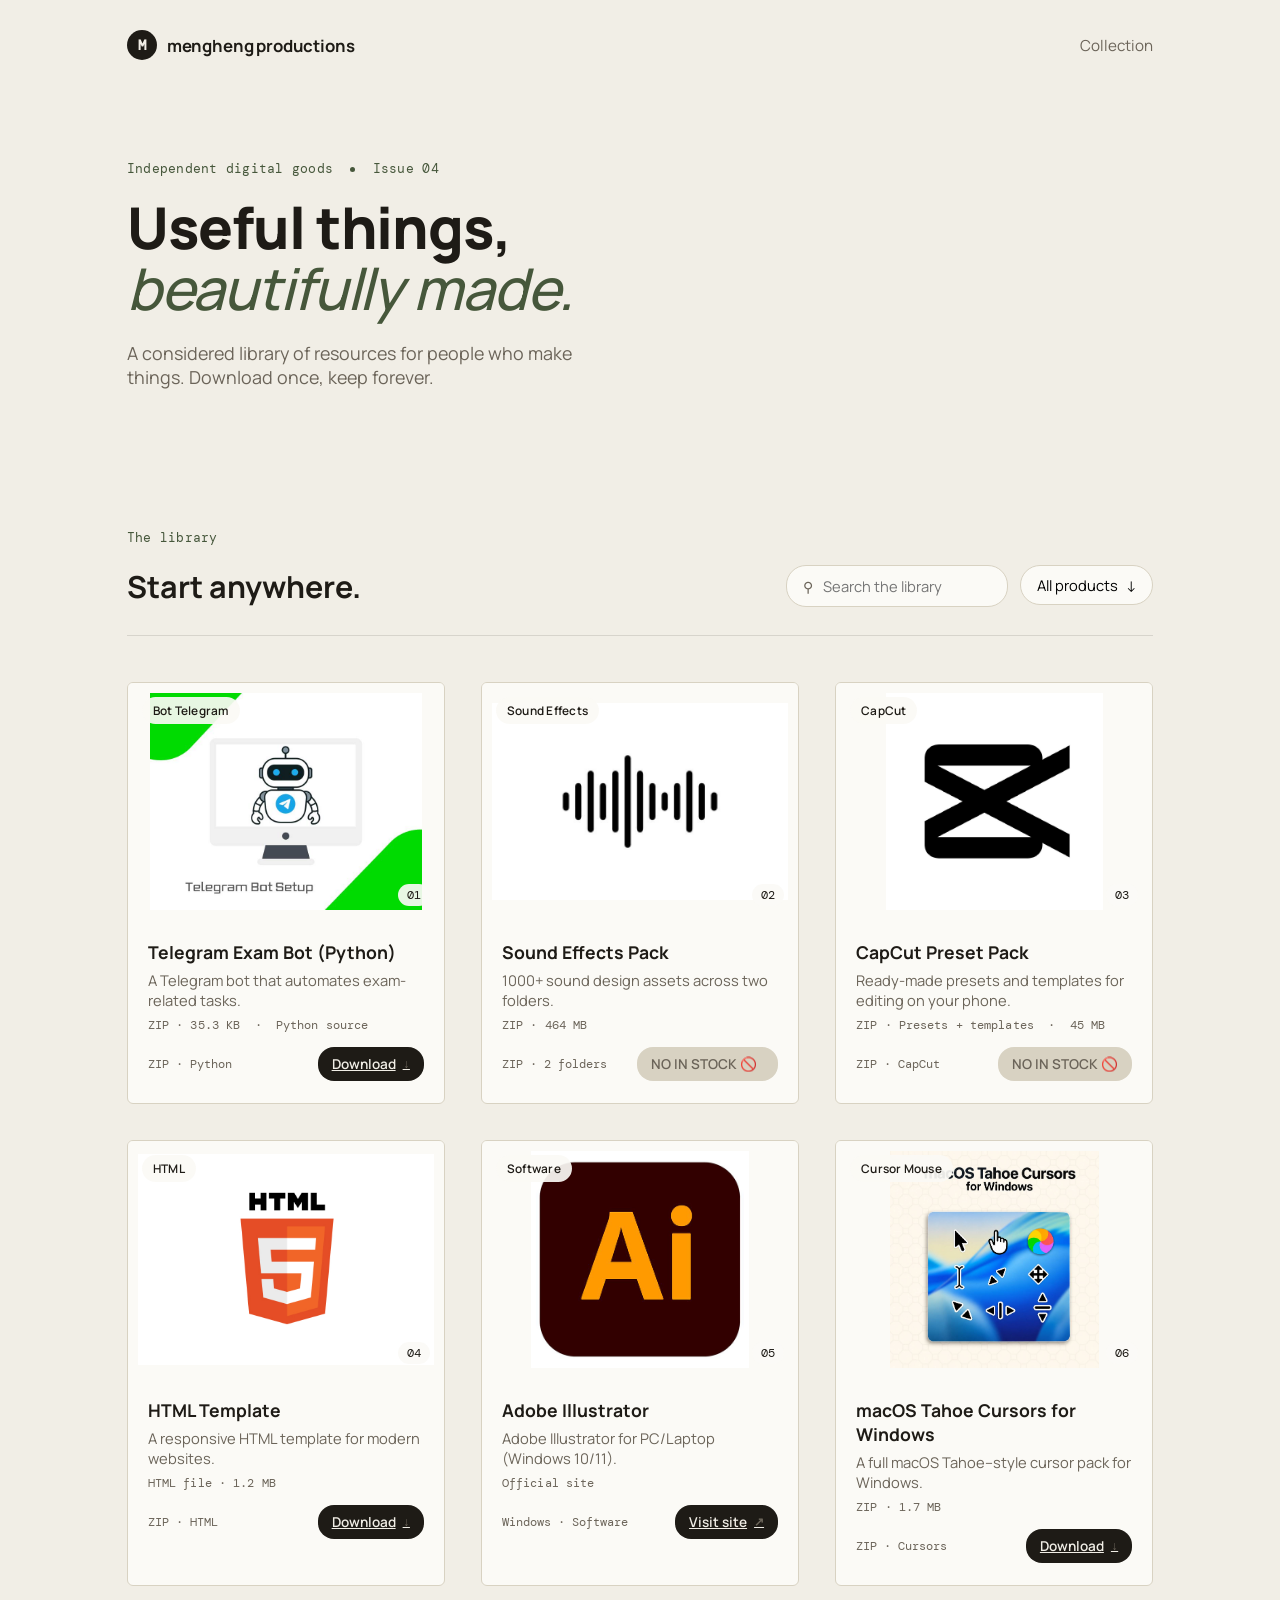
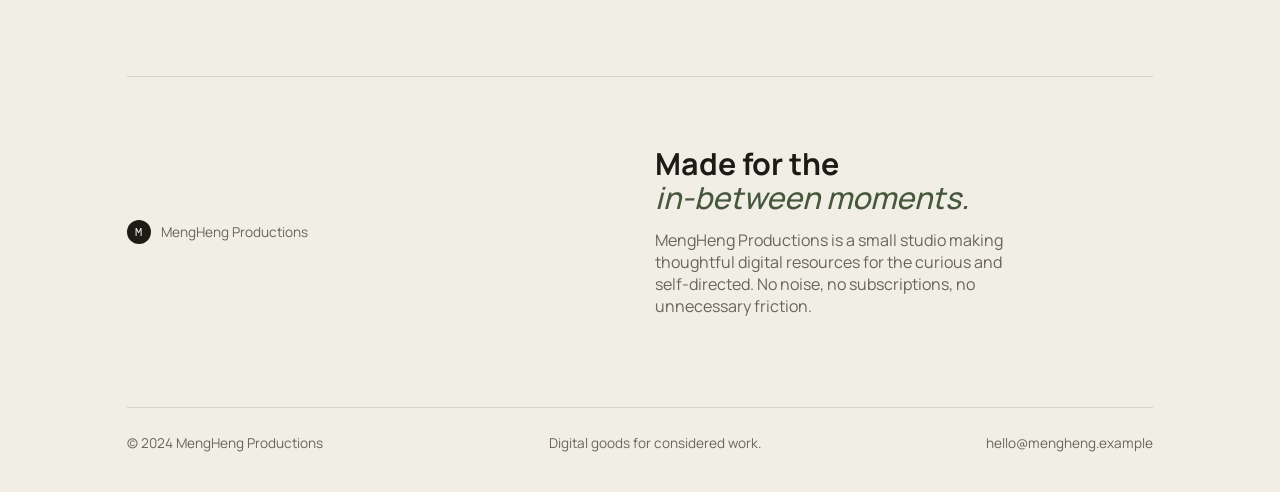
==== index.html @ 9b5273c0 "Fix download link and size for HTML Template Updated download link and file size for HTML template." ====
<!doctype html>
<html lang="en">
<head>
  <meta charset="UTF-8">
  <meta name="viewport" content="width=device-width, initial-scale=1.0">
  <meta name="description" content="A curated library of beautiful, ready-to-download digital products.">
  <title>MengHeng Productions — Downloadable goods for creative work</title>
  <link rel="preconnect" href="https://fonts.googleapis.com">
  <link rel="preconnect" href="https://fonts.gstatic.com" crossorigin>
  <link href="https://fonts.googleapis.com/css2?family=DM+Mono:wght@400;500&family=Manrope:wght@400;500;600;700;800&family=Noto+Sans+Khmer:wght@400;500;600;700&display=swap" rel="stylesheet">
  <link rel="stylesheet" href="styles.css">
</head>
<body>
  <div class="page-shell">
    <header class="site-header">
      <a class="brand" href="#top" aria-label="MengHeng Productions home"><span class="brand-mark">M</span><span>mengheng productions</span></a>
      <nav class="main-nav" aria-label="Primary navigation">
        <a href="#collection">Collection</a>
      </nav>
    </header>

    <main id="top">
      <section class="hero" aria-labelledby="hero-title">
        <div class="hero-copy">
          <p class="eyebrow">Independent digital goods <span></span> Issue 04</p>
          <h1 id="hero-title">Useful things,<br><em>beautifully made.</em></h1>
          <p class="hero-intro">A considered library of resources for people who make things. Download once, keep forever.</p>
        </div>
      </section>

      <section class="collection-section" id="collection" aria-labelledby="collection-title">
        <div class="section-heading">
          <div><p class="eyebrow">The library</p><h2 id="collection-title">Start anywhere.</h2></div>
           <div class="toolbar"><label class="search-box"><span aria-hidden="true">&#9906;</span><input id="searchInput" type="search" placeholder="Search the library" aria-label="Search products"></label><div class="filter-wrap"><button class="filter-button" id="filterButton" type="button" aria-expanded="false">All products <span>&#8595;</span></button><div class="filter-menu" id="filterMenu"><button type="button" data-filter="all">All products</button><button type="button" data-filter="bot telegram">Bot Telegram</button><button type="button" data-filter="sound effects">Sound Effects</button><button type="button" data-filter="capcut">CapCut</button><button type="button" data-filter="html">HTML</button><button type="button" data-filter="adobe">Adobe</button><button type="button" data-filter="cursors">Cursors</button></div></div></div>
        </div>
        <div class="product-grid" id="productGrid">
          <article class="product-card" data-category="bot telegram" data-search="bot telegram code python exam automation">
            <div class="product-image image-planner"><span class="product-tag">Bot Telegram</span><img src="Bot.jpg" alt="Telegram bot for exam automation, Python code"><span class="image-number">01</span></div>
            <div class="product-info"><div><h3>Telegram Exam Bot (Python)</h3><p>A Telegram bot that automates exam-related tasks.</p><p class="file-specs">ZIP · 35.3 KB &nbsp;·&nbsp; Python source</p></div><div class="product-meta"><span>ZIP · Python</span><a class="download-button" href="Bot telegram.zip" download="Telegram-Exam-Bot.zip" data-name="Telegram Exam Bot" data-specs="Requires Python 3 to run &nbsp;·&nbsp; ZIP · 35.3 KB">Download <span>&#8595;</span></a></div></div>
          </article>
          <article class="product-card" data-category="sound effects" data-search="sound effects sound design assets">
            <div class="product-image image-guide"><span class="product-tag">Sound Effects</span><img src="sound.jpg" alt="Sound effects pack"><span class="image-number">02</span></div>
            <div class="product-info"><div><h3>Sound Effects Pack</h3><p>1000+ sound design assets across two folders.</p><p class="file-specs">ZIP · 464 MB</p></div><div class="product-meta"><span>ZIP · 2 folders</span><a class="download-button" href="#" download="Sound-Effects-Pack.zip" data-name="Sound Effects Pack" data-specs="ZIP · 2 folders · 464 MB">NO IN STOCK &#128683; <span></span></a></div></div>
          </article>
          <article class="product-card" data-category="capcut" data-search="capcut presets templates video editing phone">
            <div class="product-image image-toolkit"><span class="product-tag">CapCut</span><img src="capcut.jpg" alt="CapCut preset pack"><span class="image-number">03</span></div>
            <div class="product-info"><div><h3>CapCut Preset Pack</h3><p>Ready-made presets and templates for editing on your phone.</p><p class="file-specs">ZIP · Presets + templates &nbsp;·&nbsp; 45 MB</p></div><div class="product-meta"><span>ZIP · CapCut</span><a class="download-button" href="#" download="CapCut-Preset-Pack.zip" data-name="CapCut Preset Pack" data-specs="Requires the CapCut app installed &nbsp;·&nbsp; ZIP · 45 MB">NO IN STOCK &#128683;</a></div></div>
          </article>
          <article class="product-card" data-category="html" data-search="html css javascript template website">
            <div class="product-image image-toolkit"><span class="product-tag">HTML</span><img src="html.webp" alt="HTML template"><span class="image-number">04</span></div>
            <div class="product-info"><div><h3>HTML Template</h3><p>A responsive HTML template for modern websites.</p><p class="file-specs">HTML file · 1.2 MB</p></div><div class="product-meta"><span>ZIP · HTML</span><a class="download-button" href="HTML.zip" download="HTML.zip" data-name="HTML Template" data-specs="ZIP · 12KB">Download <span>&#8595;</span></a></div></div>
          </article>
          <article class="product-card" data-category="adobe" data-search="adobe illustrator windows software">
            <div class="product-image image-toolkit"><span class="product-tag">Software</span><img src="Adobe Illustrator.png" alt="Adobe Illustrator download"><span class="image-number">05</span></div>
            <div class="product-info"><div><h3>Adobe Illustrator</h3><p>Adobe Illustrator for PC/Laptop (Windows 10/11).</p><p class="file-specs">Official site</p></div><div class="product-meta"><span>Windows · Software</span><a class="download-button" href="https://getintopc.com/softwares/design/adobe-illustrator-cc-2023-free-download-5101866/" target="_blank" rel="noopener noreferrer">Visit site <span>&#8599;</span></a></div></div>
          </article>
          <article class="product-card" data-category="cursors" data-search="cursor mouse mac os tahoe for windows">
            <div class="product-image image-toolkit"><span class="product-tag">Cursor Mouse</span><img src="Mac tahoe.jpg" alt="macOS Tahoe cursors for Windows"><span class="image-number">06</span></div>
            <div class="product-info"><div><h3>macOS Tahoe Cursors for Windows</h3><p>A full macOS Tahoe–style cursor pack for Windows.</p><p class="file-specs">ZIP · 1.7 MB</p></div><div class="product-meta"><span>ZIP · Cursors</span><a class="download-button" href="MacOS Tahoe Cursors.zip" download="macOS-Tahoe-Cursors.zip" data-name="macOS Tahoe Cursors for Windows" data-specs="ZIP archive &nbsp;·&nbsp; 1.7 MB &nbsp;·&nbsp; Windows cursor scheme">Download <span>&#8595;</span></a></div></div>
          </article>
        </div>
        <p class="empty-state" id="emptyState" hidden>No products found. Try another search.</p>
      </section>

      <section class="about-section" id="about" aria-labelledby="about-title"><div class="about-label"><span class="brand-mark small">M</span><span>MengHeng Productions</span></div><div class="about-copy"><h2 id="about-title">Made for the<br><em>in-between moments.</em></h2><p>MengHeng Productions is a small studio making thoughtful digital resources for the curious and self-directed. No noise, no subscriptions, no unnecessary friction.</p></div></section>
    </main>
    <footer class="site-footer"><span>© 2024 MengHeng Productions</span><span>Digital goods for considered work.</span><a href="mailto:hello@mengheng.example">hello@mengheng.example</a></footer>
  </div>
  <div class="specs-overlay" id="specsOverlay">
    <div class="specs-modal" role="dialog" aria-modal="true" aria-labelledby="specsModalTitle">
      <button class="specs-close" id="specsClose" aria-label="Close">&times;</button>
      <p class="eyebrow">Requirements</p>
      <h3 id="specsModalTitle"></h3>
      <p class="specs-modal-line" id="specsModalSpecs"></p>
      <a class="download-button specs-confirm" id="specsConfirm" href="#">Download now <span>&#8595;</span></a>
    </div>
  </div>
  <script src="script.js?v=7"></script>
</body>
</html>
---- styles.css ----
:root{
  --paper: #F1EEE6;
  --paper-deep: #E7E2D5;
  --ink: #1E1B16;
  --ink-soft: #6B6459;
  --card: #FBFAF6;
  --line: #D8D2C2;
  --moss: #5B6E4E;
  --moss-deep: #46573B;
  --rule: rgba(30,27,22,0.12);
}

*{box-sizing:border-box;}
html{scroll-behavior:smooth;}
body{
  margin:0;
  background:var(--paper);
  color:var(--ink);
  font-family:'Manrope', 'Noto Sans Khmer', sans-serif;
  -webkit-font-smoothing:antialiased;
}
.mono, .eyebrow, .product-meta span, .image-number, .about-stamp, .bag-count{
  font-family:'DM Mono', 'Noto Sans Khmer', monospace;
}
img{max-width:100%; display:block;}
a{color:inherit;}
button{font-family:inherit;}

.page-shell{
  max-width:1180px;
  margin:0 auto;
  padding:0 6vw;
}

/* Header */
.site-header{
  display:flex;
  align-items:center;
  justify-content:space-between;
  gap:20px;
  padding:30px 0;
  flex-wrap:wrap;
}
.brand{
  display:flex;
  align-items:center;
  gap:10px;
  text-decoration:none;
  font-size:1.05rem;
  font-weight:700;
  letter-spacing:-0.01em;
}
.brand-mark{
  width:30px; height:30px;
  border-radius:50%;
  background:var(--ink);
  color:var(--paper);
  display:flex; align-items:center; justify-content:center;
  font-family:'DM Mono', 'Noto Sans Khmer', monospace;
  font-size:0.9rem;
}
.brand-mark.small{ width:24px; height:24px; font-size:0.78rem; }
.main-nav{
  display:flex;
  gap:34px;
}
.main-nav a{
  text-decoration:none;
  font-size:0.95rem;
  color:var(--ink-soft);
  transition:color .15s ease;
}
.main-nav a:hover{ color:var(--ink); }
/* Hero */
.hero{
  padding:70px 0 90px;
  max-width:640px;
}
.eyebrow{
  font-size:0.8rem;
  color:var(--moss-deep);
  letter-spacing:0.02em;
  margin:0 0 20px;
}
.eyebrow span{
  display:inline-block;
  width:5px; height:5px;
  background:var(--moss-deep);
  border-radius:50%;
  margin:0 9px;
  vertical-align:middle;
}
.hero-copy h1{
  font-size:clamp(2.5rem, 5.4vw, 3.6rem);
  line-height:1.06;
  margin:0 0 22px;
  font-weight:800;
  letter-spacing:-0.02em;
}
.hero-copy h1 em{
  font-style:italic;
  font-weight:500;
  color:var(--moss-deep);
}
.hero-intro{
  font-size:1.12rem;
  color:var(--ink-soft);
  max-width:44ch;
  margin:0;
}

/* Collection */
.collection-section{ padding:50px 0 90px; }
.section-heading{
  display:flex;
  justify-content:space-between;
  align-items:flex-end;
  gap:24px;
  flex-wrap:wrap;
  border-bottom:1px solid var(--rule);
  padding-bottom:28px;
  margin-bottom:46px;
}
.section-heading h2{
  font-size:1.9rem;
  margin:6px 0 0;
  font-weight:700;
}
.toolbar{
  display:flex;
  gap:12px;
  flex-wrap:wrap;
}
.search-box{
  display:flex;
  align-items:center;
  gap:8px;
  background:var(--card);
  border:1px solid var(--line);
  border-radius:20px;
  padding:9px 16px;
}
.search-box span{ color:var(--ink-soft); font-size:0.9rem; }
.search-box input{
  border:none;
  background:none;
  outline:none;
  font-size:0.92rem;
  color:var(--ink);
  width:170px;
  font-family:inherit;
}
.filter-wrap{ position:relative; }
.filter-button{
  background:var(--card);
  border:1px solid var(--line);
  border-radius:20px;
  padding:9px 16px;
  font-size:0.92rem;
  cursor:pointer;
  display:flex;
  gap:8px;
  align-items:center;
}
.filter-menu{
  position:absolute;
  top:calc(100% + 8px);
  right:0;
  background:var(--card);
  border:1px solid var(--line);
  border-radius:10px;
  padding:6px;
  display:none;
  flex-direction:column;
  min-width:150px;
  box-shadow:0 14px 30px rgba(30,27,22,0.12);
  z-index:5;
}
.filter-menu.open{ display:flex; }
.filter-menu button{
  background:none;
  border:none;
  text-align:left;
  padding:9px 10px;
  border-radius:6px;
  font-size:0.9rem;
  cursor:pointer;
  color:var(--ink);
}
.filter-menu button:hover{ background:var(--paper-deep); }
.filter-menu button.active{ color:var(--moss-deep); font-weight:600; }

/* Product grid */
.product-grid{
  display:grid;
  grid-template-columns:repeat(3, 1fr);
  gap:36px;
}
@media (max-width:900px){
  .product-grid{ grid-template-columns:repeat(2, 1fr); }
}
@media (max-width:620px){
  .product-grid{ grid-template-columns:1fr; }
}
.product-card{
  background:var(--card);
  border:1px solid var(--line);
  border-radius:6px;
  overflow:hidden;
  transition:transform .18s ease, box-shadow .18s ease;
}
.product-card:hover{
  transform:translateY(-3px);
  box-shadow:0 20px 34px rgba(30,27,22,0.12);
}
.product-image{
  position:relative;
  aspect-ratio:4/3;
  overflow:hidden;
  background:var(--paper-deep);
}
.product-image::after{
  content:"Add your photo";
  position:absolute;
  inset:0;
  display:flex;
  align-items:center;
  justify-content:center;
  color:var(--ink-soft);
  font-size:0.85rem;
}
.product-image img{
  position:relative;
  z-index:1;
  width:100%; height:100%;
  object-fit:contain;
  background:var(--card);
  padding:10px;
}
.product-tag{
  position:absolute;
  top:14px; left:14px;
  background:rgba(251,250,246,0.92);
  padding:5px 11px;
  border-radius:14px;
  font-size:0.74rem;
  font-weight:600;
  letter-spacing:0.02em;
  z-index:2;
}
.image-number{
  position:absolute;
  bottom:14px; right:14px;
  color:var(--ink);
  background:rgba(251,250,246,0.92);
  padding:3px 9px;
  border-radius:12px;
  font-size:0.74rem;
  line-height:1.4;
  z-index:2;
}
.product-info{
  padding:20px 20px 22px;
  display:flex;
  flex-direction:column;
  gap:14px;
}
.product-info h3{
  margin:0 0 6px;
  font-size:1.1rem;
  font-weight:700;
}
.product-info p{
  margin:0;
  font-size:0.92rem;
  color:var(--ink-soft);
}
.file-specs{
  font-family:'DM Mono', 'Noto Sans Khmer', monospace !important;
  font-size:0.72rem !important;
  color:var(--ink-soft);
  margin-top:8px !important;
  letter-spacing:0.01em;
}
.product-meta{
  display:flex;
  justify-content:space-between;
  align-items:center;
  gap:10px;
}
.product-meta span{
  font-size:0.76rem;
  color:var(--ink-soft);
}
.download-button{
  display:flex;
  align-items:center;
  gap:7px;
  background:var(--ink);
  color:var(--paper);
  border:none;
  border-radius:16px;
  padding:8px 14px;
  font-size:0.85rem;
  font-weight:600;
  cursor:pointer;
  transition:background .15s ease, transform .15s ease;
}
.download-button:hover{ background:var(--moss-deep); }
.download-button:active{ transform:scale(0.97); }
.download-button.done{ background:var(--moss); }
.download-button.out-of-stock{
  background:var(--line);
  color:var(--ink-soft);
  cursor:not-allowed;
  pointer-events:none;
}

.empty-state{
  text-align:center;
  color:var(--ink-soft);
  padding:60px 0;
  font-size:1rem;
}

/* About */
.about-section{
  padding:70px 0 90px;
  border-top:1px solid var(--rule);
  display:grid;
  grid-template-columns:1fr 1fr;
  gap:30px;
  align-items:center;
}
@media (max-width:820px){
  .about-section{ grid-template-columns:1fr; text-align:left; }
}
.about-label{
  display:flex;
  align-items:center;
  gap:10px;
  font-size:0.85rem;
  color:var(--ink-soft);
}
.about-copy h2{
  font-size:1.9rem;
  margin:0 0 14px;
  font-weight:700;
  line-height:1.12;
}
.about-copy h2 em{ font-style:italic; font-weight:500; color:var(--moss-deep); }
.about-copy p{
  margin:0;
  color:var(--ink-soft);
  max-width:38ch;
  font-size:1rem;
}
/* Site footer */
.site-footer{
  border-top:1px solid var(--rule);
  padding:26px 0 40px;
  display:flex;
  justify-content:space-between;
  gap:14px;
  flex-wrap:wrap;
  font-size:0.85rem;
  color:var(--ink-soft);
}
.site-footer a{ text-decoration:none; color:var(--ink-soft); }
.site-footer a:hover{ color:var(--ink); }

/* Download requirements modal */
.specs-overlay{
  position:fixed;
  inset:0;
  background:rgba(30,27,22,0.55);
  display:none;
  align-items:center;
  justify-content:center;
  padding:24px;
  z-index:50;
}
.specs-overlay.open{ display:flex; }
.specs-modal{
  position:relative;
  background:var(--card);
  border-radius:10px;
  padding:34px 28px 28px;
  max-width:360px;
  width:100%;
  box-shadow:0 30px 60px rgba(0,0,0,0.3);
}
.specs-modal h3{
  margin:4px 0 14px;
  font-size:1.3rem;
  font-weight:700;
}
.specs-modal-line{
  font-family:'DM Mono', 'Noto Sans Khmer', monospace;
  font-size:0.82rem;
  color:var(--ink-soft);
  margin:0 0 26px;
  line-height:1.6;
}
.specs-list{
  margin:0 0 26px;
  padding-left:20px;
}
.specs-list li{ padding-left:2px; }
.specs-close{
  position:absolute;
  top:14px; right:16px;
  background:none;
  border:none;
  font-size:1.4rem;
  line-height:1;
  color:var(--ink-soft);
  cursor:pointer;
  padding:4px;
}
.specs-close:hover{ color:var(--ink); }
.specs-confirm{
  width:100%;
  justify-content:center;
  border-radius:20px;
}
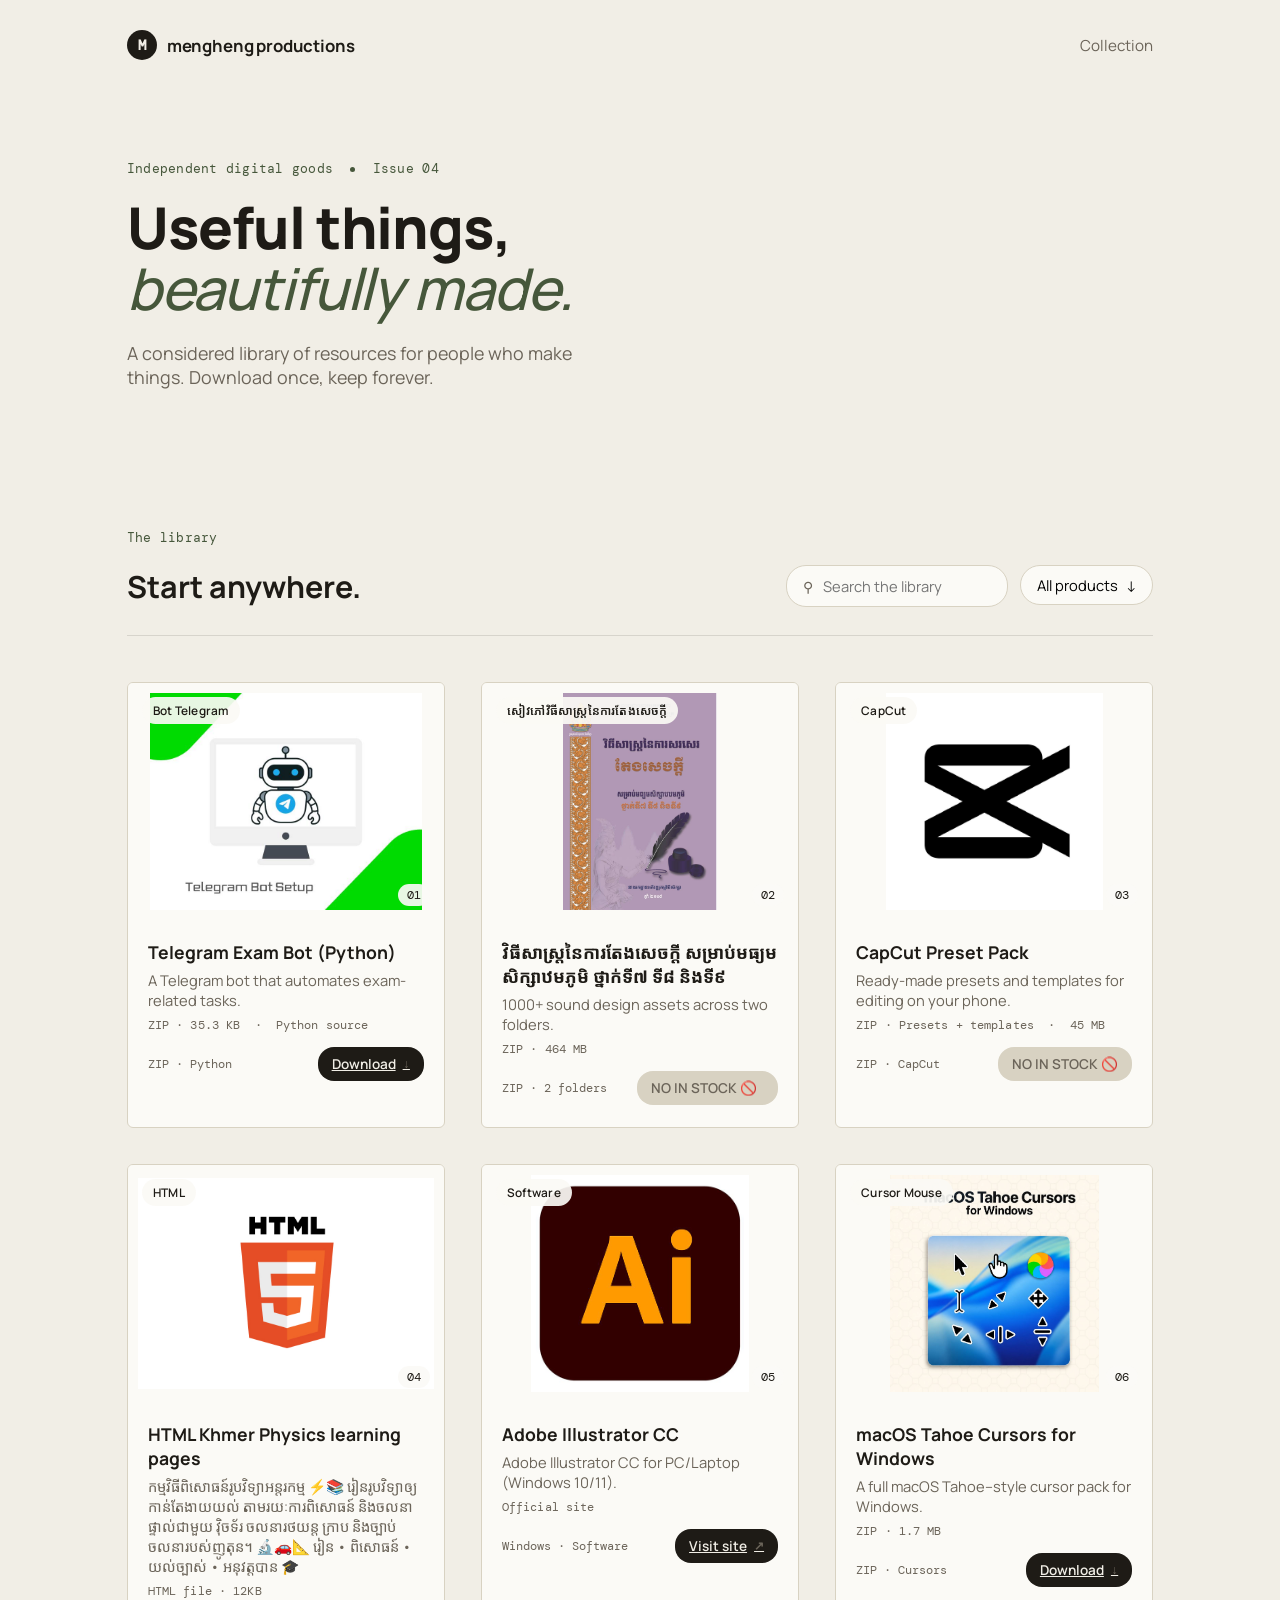
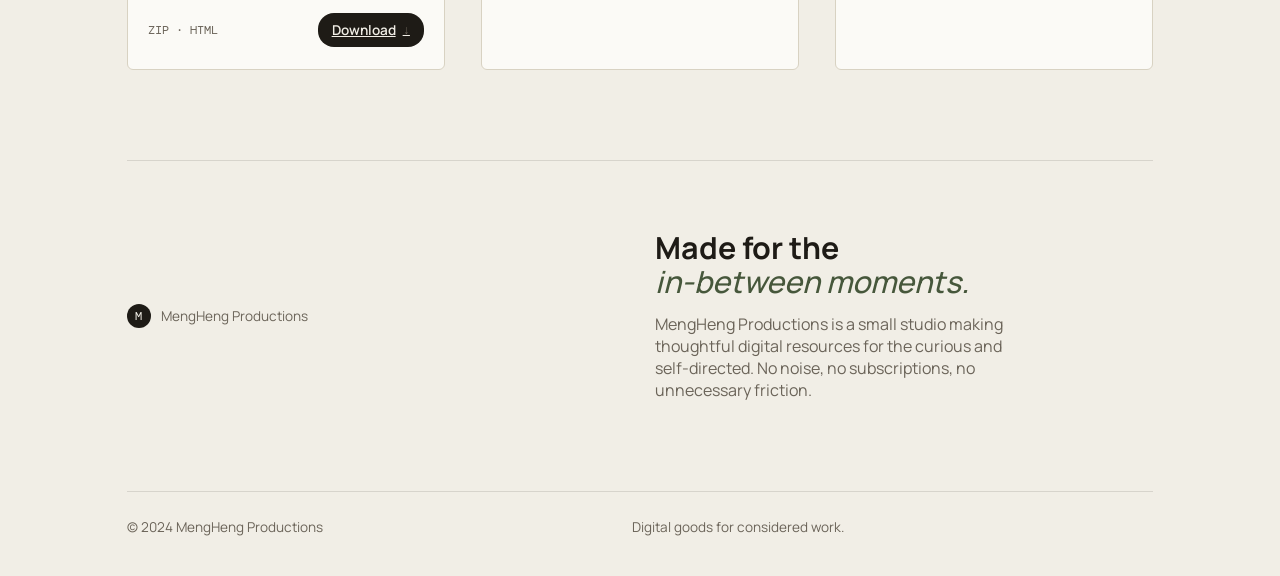
==== commit 87c26341: "Modify product cards and update footer links Updated product cards and footer in index.html." ====
--- a/index.html
+++ b/index.html
@@ -31,16 +31,16 @@
       <section class="collection-section" id="collection" aria-labelledby="collection-title">
         <div class="section-heading">
           <div><p class="eyebrow">The library</p><h2 id="collection-title">Start anywhere.</h2></div>
-           <div class="toolbar"><label class="search-box"><span aria-hidden="true">&#9906;</span><input id="searchInput" type="search" placeholder="Search the library" aria-label="Search products"></label><div class="filter-wrap"><button class="filter-button" id="filterButton" type="button" aria-expanded="false">All products <span>&#8595;</span></button><div class="filter-menu" id="filterMenu"><button type="button" data-filter="all">All products</button><button type="button" data-filter="bot telegram">Bot Telegram</button><button type="button" data-filter="sound effects">Sound Effects</button><button type="button" data-filter="capcut">CapCut</button><button type="button" data-filter="html">HTML</button><button type="button" data-filter="adobe">Adobe</button><button type="button" data-filter="cursors">Cursors</button></div></div></div>
+           <div class="toolbar"><label class="search-box"><span aria-hidden="true">&#9906;</span><input id="searchInput" type="search" placeholder="Search the library" aria-label="Search products"></label><div class="filter-wrap"><button class="filter-button" id="filterButton" type="button" aria-expanded="false">All products <span>&#8595;</span></button><div class="filter-menu" id="filterMenu"><button type="button" data-filter="all">All products</button><button type="button" data-filter="bot telegram">Bot Telegram</button><button type="button" data-filter="Books">Books</button><button type="button" data-filter="capcut">CapCut</button><button type="button" data-filter="html">HTML</button><button type="button" data-filter="adobe">Adobe</button><button type="button" data-filter="cursors">Cursors</button></div></div></div>
         </div>
         <div class="product-grid" id="productGrid">
           <article class="product-card" data-category="bot telegram" data-search="bot telegram code python exam automation">
             <div class="product-image image-planner"><span class="product-tag">Bot Telegram</span><img src="Bot.jpg" alt="Telegram bot for exam automation, Python code"><span class="image-number">01</span></div>
             <div class="product-info"><div><h3>Telegram Exam Bot (Python)</h3><p>A Telegram bot that automates exam-related tasks.</p><p class="file-specs">ZIP · 35.3 KB &nbsp;·&nbsp; Python source</p></div><div class="product-meta"><span>ZIP · Python</span><a class="download-button" href="Bot telegram.zip" download="Telegram-Exam-Bot.zip" data-name="Telegram Exam Bot" data-specs="Requires Python 3 to run &nbsp;·&nbsp; ZIP · 35.3 KB">Download <span>&#8595;</span></a></div></div>
           </article>
-          <article class="product-card" data-category="sound effects" data-search="sound effects sound design assets">
-            <div class="product-image image-guide"><span class="product-tag">Sound Effects</span><img src="sound.jpg" alt="Sound effects pack"><span class="image-number">02</span></div>
-            <div class="product-info"><div><h3>Sound Effects Pack</h3><p>1000+ sound design assets across two folders.</p><p class="file-specs">ZIP · 464 MB</p></div><div class="product-meta"><span>ZIP · 2 folders</span><a class="download-button" href="#" download="Sound-Effects-Pack.zip" data-name="Sound Effects Pack" data-specs="ZIP · 2 folders · 464 MB">NO IN STOCK &#128683; <span></span></a></div></div>
+          <article class="product-card" data-category="Books" data-search="Books">
+            <div class="product-image image-guide"><span class="product-tag">សៀវភៅវិធីសាស្ដ្រនៃការតែងសេចក្ដី</span><img src="វិធីសាស្ដ្រនៃការតែងសេចក្ដី.jpg" alt="វិធីសាស្ដ្រនៃការតែងសេចក្ដី"><span class="image-number">02</span></div>
+            <div class="product-info"><div><h3>វិធីសាស្ដ្រនៃការតែងសេចក្ដី​​ សម្រាប់មធ្យមសិក្សាឋមភូមិ​ ថ្នាក់ទី៧​ ទី៨ និងទី៩</h3><p>1000+ sound design assets across two folders.</p><p class="file-specs">ZIP · 464 MB</p></div><div class="product-meta"><span>ZIP · 2 folders</span><a class="download-button" href="វិធីសាស្ដ្រនៃការតែងសេចក្ដីសម្រាប់មធ្យមសិក្សាឋមភូមិ​ ថ្នាក់ទី៧​ ទី៨ និងទី៩.pdf" download="Sound-Effects-Pack.zip" data-name="វិធីសាស្ដ្រនៃការតែងសេចក្ដី​​ សម្រាប់មធ្យមសិក្សាឋមភូមិ​ ថ្នាក់ទី៧​ ទី៨ និងទី៩" data-specs="ZIP · 2 folders · 464 MB">NO IN STOCK &#128683; <span></span></a></div></div>
           </article>
           <article class="product-card" data-category="capcut" data-search="capcut presets templates video editing phone">
             <div class="product-image image-toolkit"><span class="product-tag">CapCut</span><img src="capcut.jpg" alt="CapCut preset pack"><span class="image-number">03</span></div>
@@ -48,11 +48,13 @@
           </article>
           <article class="product-card" data-category="html" data-search="html css javascript template website">
             <div class="product-image image-toolkit"><span class="product-tag">HTML</span><img src="html.webp" alt="HTML template"><span class="image-number">04</span></div>
-            <div class="product-info"><div><h3>HTML Template</h3><p>A responsive HTML template for modern websites.</p><p class="file-specs">HTML file · 1.2 MB</p></div><div class="product-meta"><span>ZIP · HTML</span><a class="download-button" href="HTML.zip" download="HTML.zip" data-name="HTML Template" data-specs="ZIP · 12KB">Download <span>&#8595;</span></a></div></div>
+            <div class="product-info"><div><h3>HTML Khmer Physics learning pages</h3><p>កម្មវិធីពិសោធន៍រូបវិទ្យាអន្តរកម្ម ⚡📚
+រៀនរូបវិទ្យាឲ្យកាន់តែងាយយល់ តាមរយៈការពិសោធន៍ និងចលនាផ្ទាល់ជាមួយ វ៉ិចទ័រ ចលនារថយន្ត ក្រាប និងច្បាប់ ចលនារបស់ញូតុន។ 🔬🚗📐
+រៀន • ពិសោធន៍ • យល់ច្បាស់ • អនុវត្តបាន 🎓</p><p class="file-specs">HTML file · 12KB</p></div><div class="product-meta"><span>ZIP · HTML</span><a class="download-button" href="HTML.zip" download="HTML.zip" data-name="HTML FILE" data-specs="ZIP · 12KB">Download <span>&#8595;</span></a></div></div>
           </article>
           <article class="product-card" data-category="adobe" data-search="adobe illustrator windows software">
             <div class="product-image image-toolkit"><span class="product-tag">Software</span><img src="Adobe Illustrator.png" alt="Adobe Illustrator download"><span class="image-number">05</span></div>
-            <div class="product-info"><div><h3>Adobe Illustrator</h3><p>Adobe Illustrator for PC/Laptop (Windows 10/11).</p><p class="file-specs">Official site</p></div><div class="product-meta"><span>Windows · Software</span><a class="download-button" href="https://getintopc.com/softwares/design/adobe-illustrator-cc-2023-free-download-5101866/" target="_blank" rel="noopener noreferrer">Visit site <span>&#8599;</span></a></div></div>
+            <div class="product-info"><div><h3>Adobe Illustrator CC</h3><p>Adobe Illustrator CC for PC/Laptop (Windows 10/11).</p><p class="file-specs">Official site</p></div><div class="product-meta"><span>Windows · Software</span><a class="download-button" href="https://getintopc.com/softwares/design/adobe-illustrator-cc-2023-free-download-5101866/" target="_blank" rel="noopener noreferrer">Visit site <span>&#8599;</span></a></div></div>
           </article>
           <article class="product-card" data-category="cursors" data-search="cursor mouse mac os tahoe for windows">
             <div class="product-image image-toolkit"><span class="product-tag">Cursor Mouse</span><img src="Mac tahoe.jpg" alt="macOS Tahoe cursors for Windows"><span class="image-number">06</span></div>
@@ -64,7 +66,7 @@
 
       <section class="about-section" id="about" aria-labelledby="about-title"><div class="about-label"><span class="brand-mark small">M</span><span>MengHeng Productions</span></div><div class="about-copy"><h2 id="about-title">Made for the<br><em>in-between moments.</em></h2><p>MengHeng Productions is a small studio making thoughtful digital resources for the curious and self-directed. No noise, no subscriptions, no unnecessary friction.</p></div></section>
     </main>
-    <footer class="site-footer"><span>© 2024 MengHeng Productions</span><span>Digital goods for considered work.</span><a href="mailto:hello@mengheng.example">hello@mengheng.example</a></footer>
+    <footer class="site-footer"><span>© 2024 MengHeng Productions</span><span>Digital goods for considered work.</span><a href="Facebook"></a></footer>
   </div>
   <div class="specs-overlay" id="specsOverlay">
     <div class="specs-modal" role="dialog" aria-modal="true" aria-labelledby="specsModalTitle">
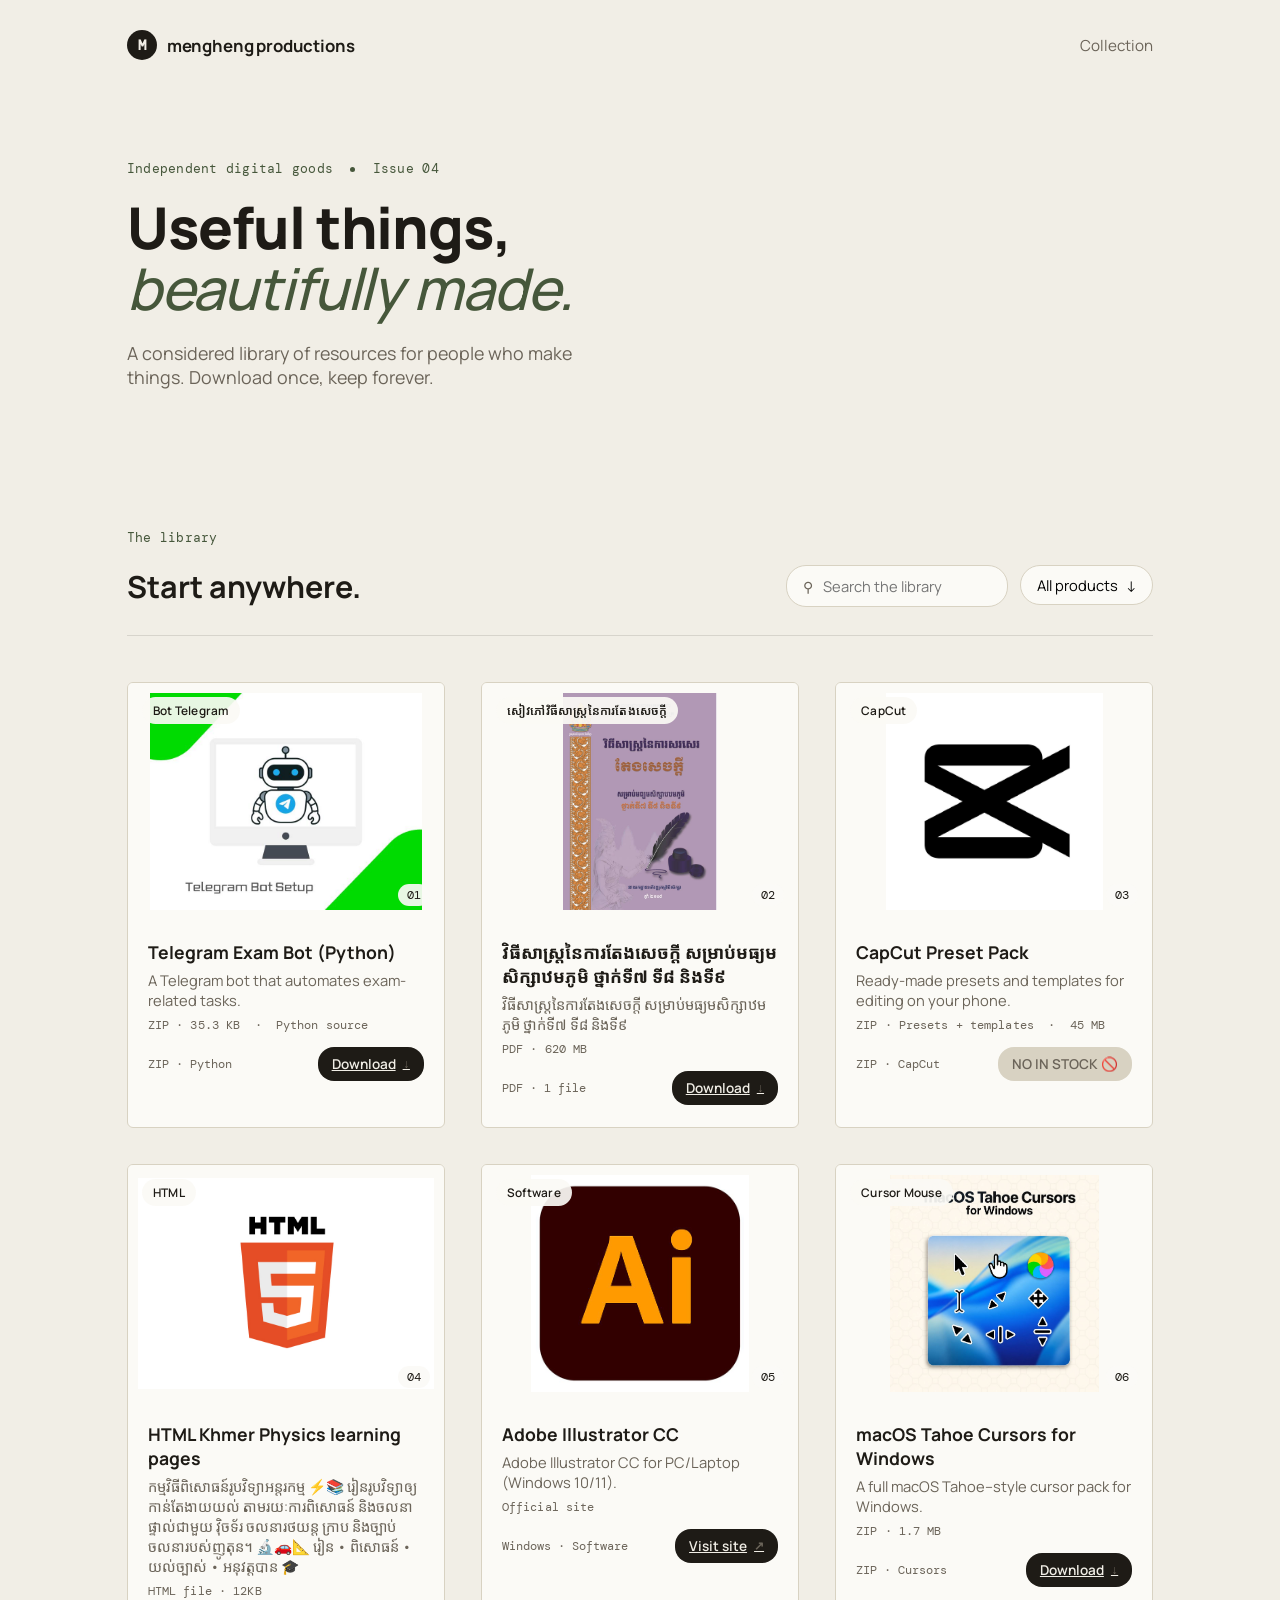
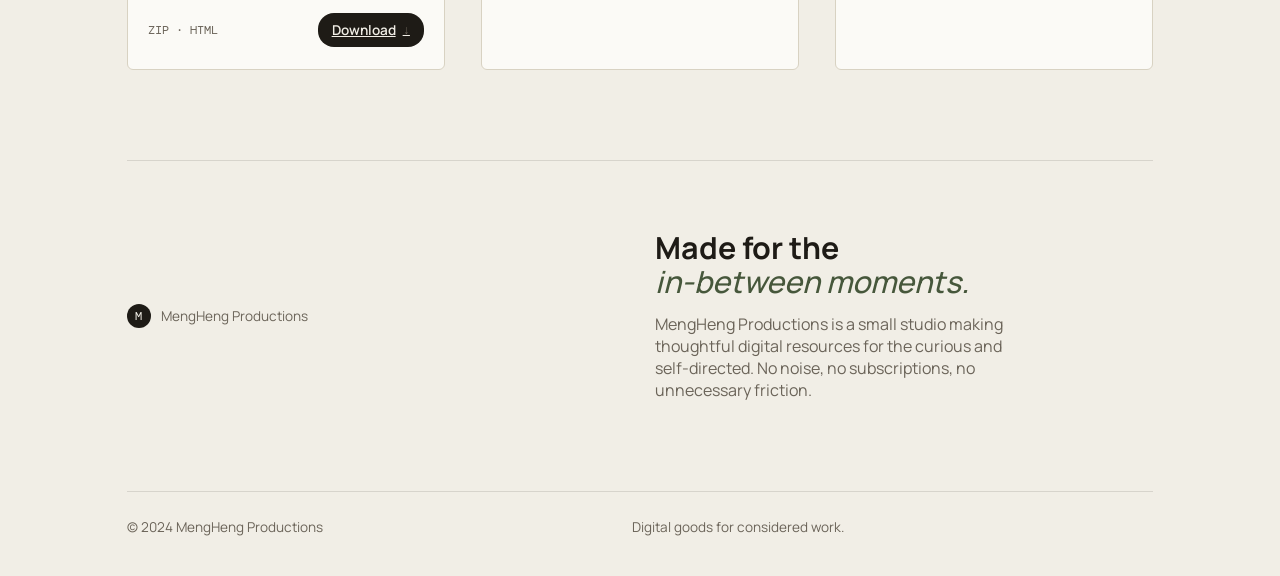
==== commit 9446cb2c: "Modify product details for CapCut and sound assets Updated product information for the CapCut Preset" ====
--- a/index.html
+++ b/index.html
@@ -40,7 +40,7 @@
           </article>
           <article class="product-card" data-category="Books" data-search="Books">
             <div class="product-image image-guide"><span class="product-tag">សៀវភៅវិធីសាស្ដ្រនៃការតែងសេចក្ដី</span><img src="វិធីសាស្ដ្រនៃការតែងសេចក្ដី.jpg" alt="វិធីសាស្ដ្រនៃការតែងសេចក្ដី"><span class="image-number">02</span></div>
-            <div class="product-info"><div><h3>វិធីសាស្ដ្រនៃការតែងសេចក្ដី​​ សម្រាប់មធ្យមសិក្សាឋមភូមិ​ ថ្នាក់ទី៧​ ទី៨ និងទី៩</h3><p>1000+ sound design assets across two folders.</p><p class="file-specs">ZIP · 464 MB</p></div><div class="product-meta"><span>ZIP · 2 folders</span><a class="download-button" href="វិធីសាស្ដ្រនៃការតែងសេចក្ដីសម្រាប់មធ្យមសិក្សាឋមភូមិ​ ថ្នាក់ទី៧​ ទី៨ និងទី៩.pdf" download="Sound-Effects-Pack.zip" data-name="វិធីសាស្ដ្រនៃការតែងសេចក្ដី​​ សម្រាប់មធ្យមសិក្សាឋមភូមិ​ ថ្នាក់ទី៧​ ទី៨ និងទី៩" data-specs="ZIP · 2 folders · 464 MB">NO IN STOCK &#128683; <span></span></a></div></div>
+            <div class="product-info"><div><h3>វិធីសាស្ដ្រនៃការតែងសេចក្ដី​​ សម្រាប់មធ្យមសិក្សាឋមភូមិ​ ថ្នាក់ទី៧​ ទី៨ និងទី៩</h3><p>វិធីសាស្ដ្រនៃការតែងសេចក្ដី​​ សម្រាប់មធ្យមសិក្សាឋមភូមិ​ ថ្នាក់ទី៧​ ទី៨ និងទី៩</p><p class="file-specs">PDF · 620 MB</p></div><div class="product-meta"><span>PDF · 1 file</span><a class="download-button" href="វិធីសាស្ដ្រនៃការតែងសេចក្ដីសម្រាប់មធ្យមសិក្សាឋមភូមិ​ ថ្នាក់ទី៧​ ទី៨ និងទី៩.pdf" download="Sound-Effects-Pack.zip" data-name="វិធីសាស្ដ្រនៃការតែងសេចក្ដី​​ សម្រាប់មធ្យមសិក្សាឋមភូមិ​ ថ្នាក់ទី៧​ ទី៨ និងទី៩" data-specs="PDF · 1 file · 620 MB">Download<span>&#8595;</span></a></div></div>
           </article>
           <article class="product-card" data-category="capcut" data-search="capcut presets templates video editing phone">
             <div class="product-image image-toolkit"><span class="product-tag">CapCut</span><img src="capcut.jpg" alt="CapCut preset pack"><span class="image-number">03</span></div>
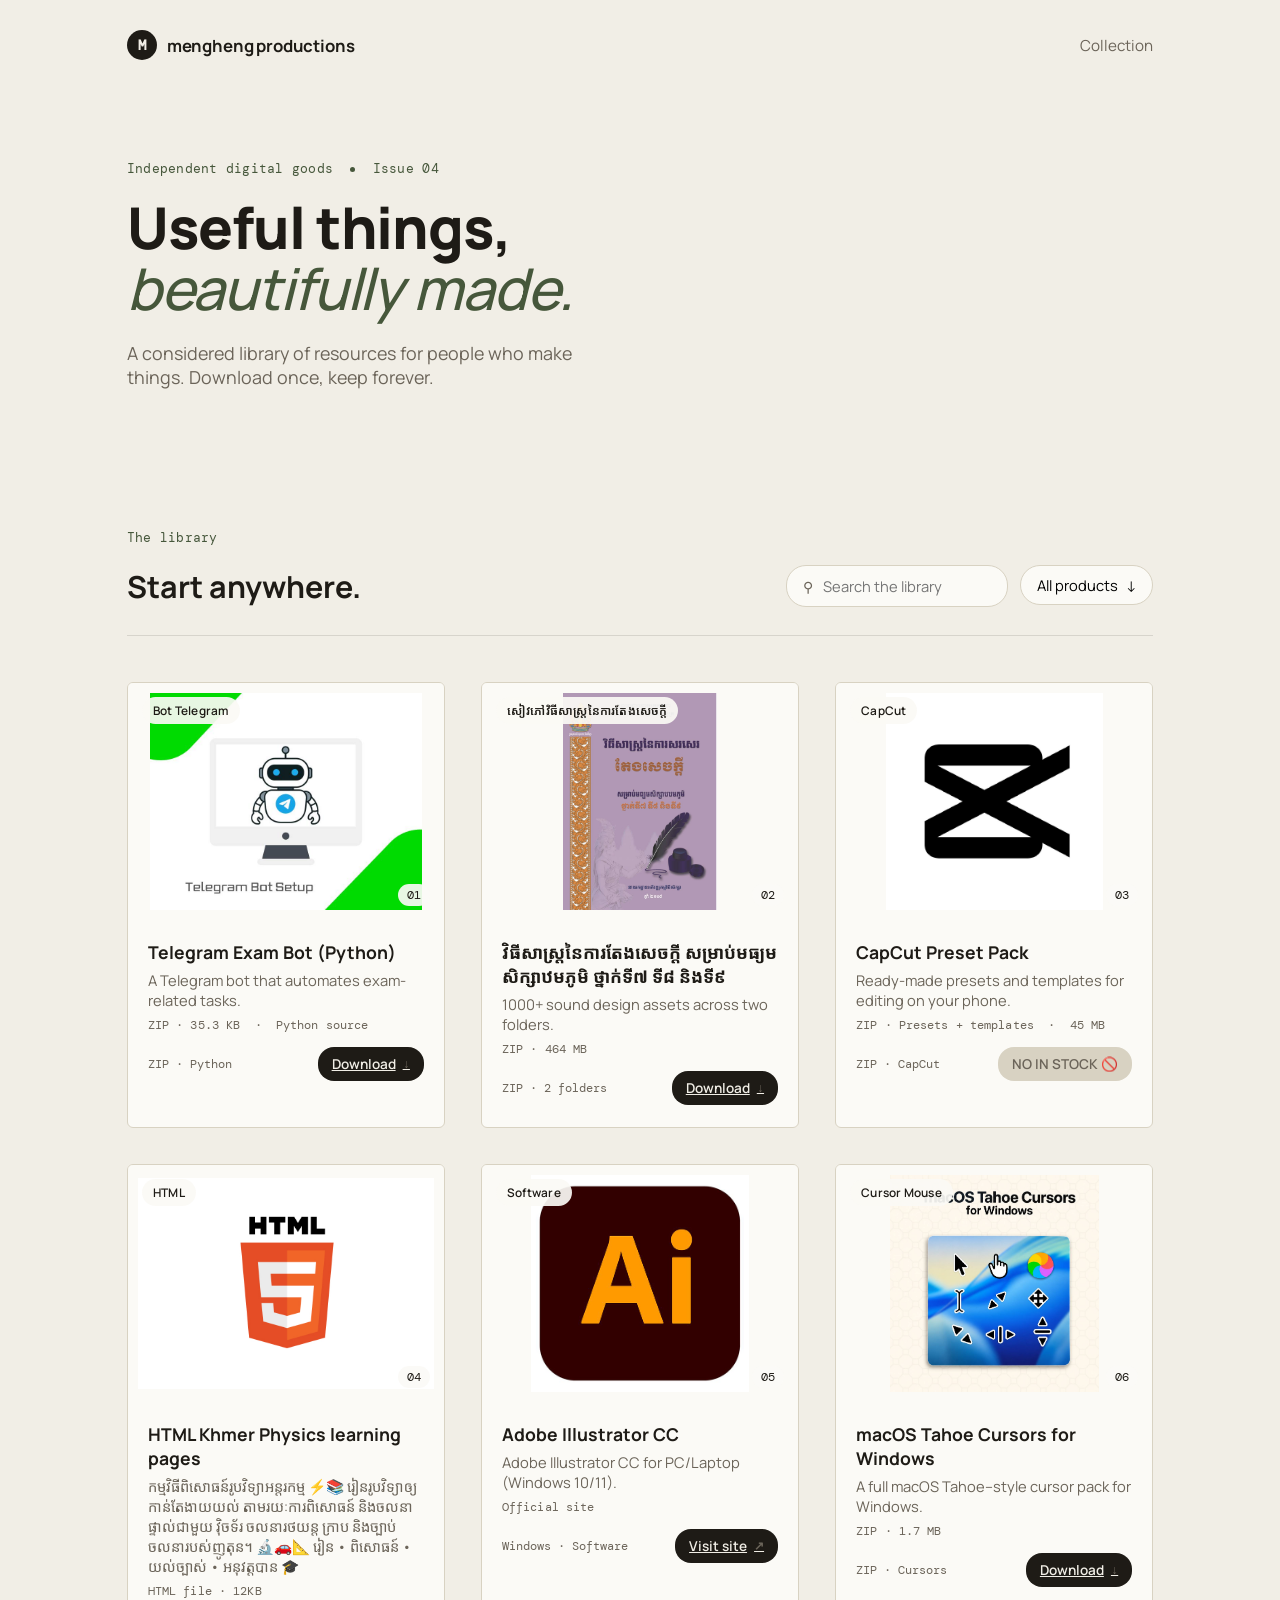
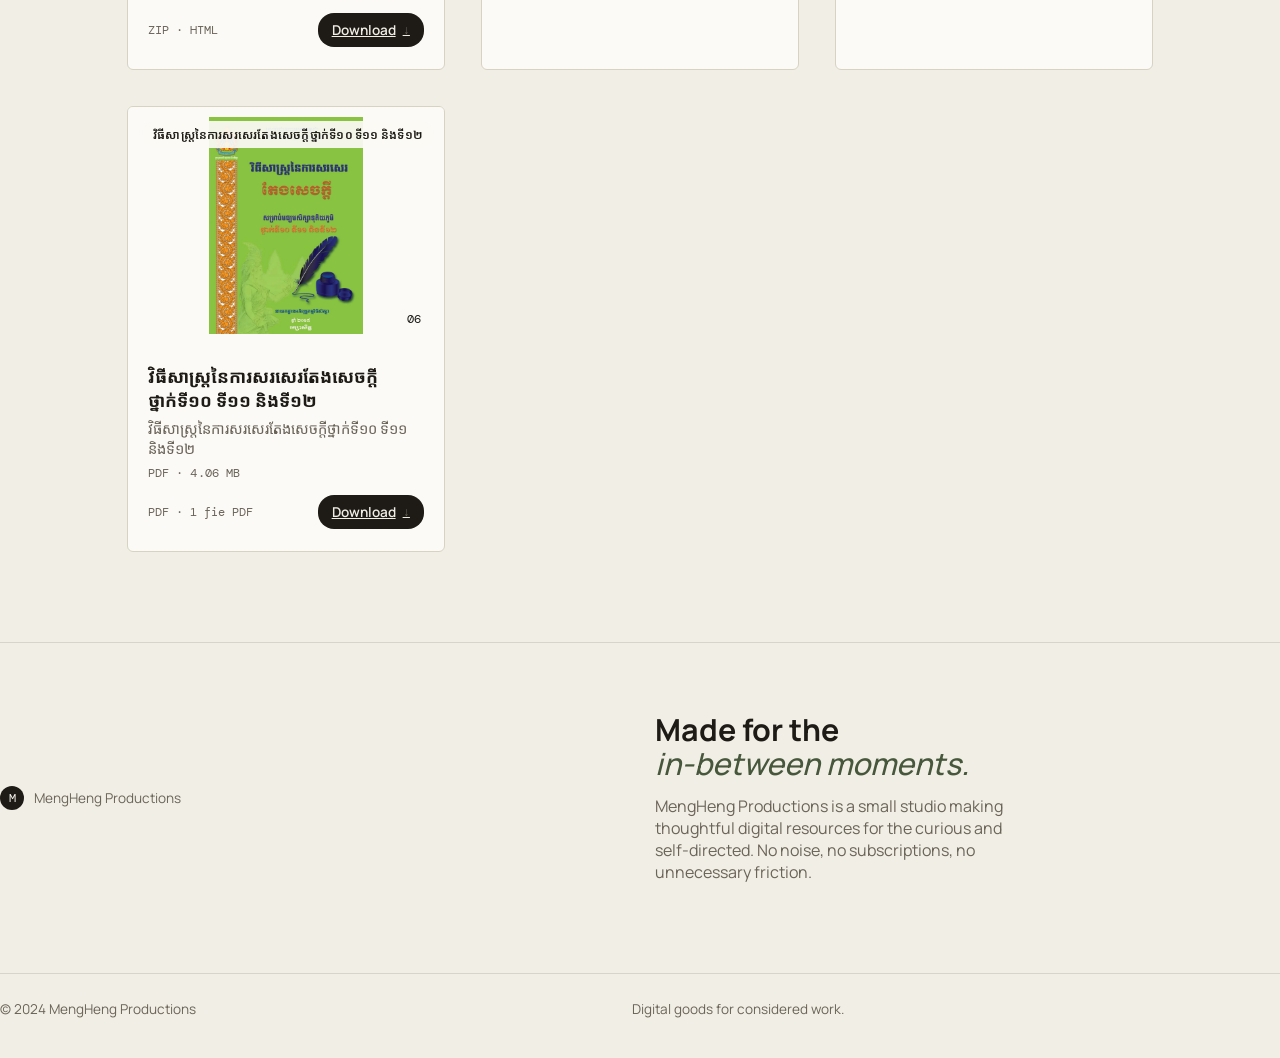
==== commit 2d659eea: "Update product information and download links" ====
--- a/index.html
+++ b/index.html
@@ -40,7 +40,7 @@
           </article>
           <article class="product-card" data-category="Books" data-search="Books">
             <div class="product-image image-guide"><span class="product-tag">សៀវភៅវិធីសាស្ដ្រនៃការតែងសេចក្ដី</span><img src="វិធីសាស្ដ្រនៃការតែងសេចក្ដី.jpg" alt="វិធីសាស្ដ្រនៃការតែងសេចក្ដី"><span class="image-number">02</span></div>
-            <div class="product-info"><div><h3>វិធីសាស្ដ្រនៃការតែងសេចក្ដី​​ សម្រាប់មធ្យមសិក្សាឋមភូមិ​ ថ្នាក់ទី៧​ ទី៨ និងទី៩</h3><p>វិធីសាស្ដ្រនៃការតែងសេចក្ដី​​ សម្រាប់មធ្យមសិក្សាឋមភូមិ​ ថ្នាក់ទី៧​ ទី៨ និងទី៩</p><p class="file-specs">PDF · 620 MB</p></div><div class="product-meta"><span>PDF · 1 file</span><a class="download-button" href="វិធីសាស្ដ្រនៃការតែងសេចក្ដីសម្រាប់មធ្យមសិក្សាឋមភូមិ​ ថ្នាក់ទី៧​ ទី៨ និងទី៩.pdf" download="Sound-Effects-Pack.zip" data-name="វិធីសាស្ដ្រនៃការតែងសេចក្ដី​​ សម្រាប់មធ្យមសិក្សាឋមភូមិ​ ថ្នាក់ទី៧​ ទី៨ និងទី៩" data-specs="PDF · 1 file · 620 MB">Download<span>&#8595;</span></a></div></div>
+            <div class="product-info"><div><h3>វិធីសាស្ដ្រនៃការតែងសេចក្ដី​​ សម្រាប់មធ្យមសិក្សាឋមភូមិ​ ថ្នាក់ទី៧​ ទី៨ និងទី៩</h3><p>1000+ sound design assets across two folders.</p><p class="file-specs">ZIP · 464 MB</p></div><div class="product-meta"><span>ZIP · 2 folders</span><a class="download-button" href="វិធីសាស្ដ្រនៃការតែងសេចក្ដីសម្រាប់មធ្យមសិក្សាឋមភូមិ​ ថ្នាក់ទី៧​ ទី៨ និងទី៩.pdf" download="Sound-Effects-Pack.zip" data-name="វិធីសាស្ដ្រនៃការតែងសេចក្ដី​​ សម្រាប់មធ្យមសិក្សាឋមភូមិ​ ថ្នាក់ទី៧​ ទី៨ និងទី៩" data-specs="ZIP · 2 folders · 464 MB">Download<span>&#8595;</span></a></div></div>
           </article>
           <article class="product-card" data-category="capcut" data-search="capcut presets templates video editing phone">
             <div class="product-image image-toolkit"><span class="product-tag">CapCut</span><img src="capcut.jpg" alt="CapCut preset pack"><span class="image-number">03</span></div>
@@ -60,6 +60,11 @@
             <div class="product-image image-toolkit"><span class="product-tag">Cursor Mouse</span><img src="Mac tahoe.jpg" alt="macOS Tahoe cursors for Windows"><span class="image-number">06</span></div>
             <div class="product-info"><div><h3>macOS Tahoe Cursors for Windows</h3><p>A full macOS Tahoe–style cursor pack for Windows.</p><p class="file-specs">ZIP · 1.7 MB</p></div><div class="product-meta"><span>ZIP · Cursors</span><a class="download-button" href="MacOS Tahoe Cursors.zip" download="macOS-Tahoe-Cursors.zip" data-name="macOS Tahoe Cursors for Windows" data-specs="ZIP archive &nbsp;·&nbsp; 1.7 MB &nbsp;·&nbsp; Windows cursor scheme">Download <span>&#8595;</span></a></div></div>
           </article>
+          <article class="product-card" data-category="Books" data-search="Books">
+            <div class="product-image image-toolkit"><span class="product-tag">វិធីសាស្ត្រនៃការសរសេរតែងសេចក្ដីថ្នាក់ទី១០ ទី១១ និងទី១២</span><img src="វិធីសាស្ត្រនៃការសរសេរតែងសេចក្ដីថ្នាក់ទី១០ ទី១១ និងទី១២.jpg" alt="វិធីសាស្ត្រនៃការសរសេរតែងសេចក្ដីថ្នាក់ទី១០ ទី១១ និងទី១២"><span class="image-number">06</span></div>
+            <div class="product-info"><div><h3>វិធីសាស្ត្រនៃការសរសេរតែងសេចក្ដីថ្នាក់ទី១០ ទី១១ និងទី១២</h3><p>វិធីសាស្ត្រនៃការសរសេរតែងសេចក្ដីថ្នាក់ទី១០ ទី១១ និងទី១២</p><p class="file-specs">PDF · 4.06 MB</p></div><div class="product-meta"><span>PDF · 1 fie PDF</span><a class="download-button" href="វិធីសាស្ត្រនៃការសរសេរតែងសេចក្ដីថ្នាក់ទី១០ ទី១១ និងទី១២.pdf" download="វិធីសាស្ត្រនៃការសរសេរតែងសេចក្ដីថ្នាក់ទី១០ ទី១១ និងទី១២" data-name="វិធីសាស្ត្រនៃការសរសេរតែងសេចក្ដីថ្នាក់ទី១០ ទី១១ និងទី១២" data-specs="PDF File &nbsp;·&nbsp; 6.04 MB &nbsp;·&nbsp; វិធីសាស្ត្រនៃការសរសេរតែងសេចក្ដីថ្នាក់ទី១០ ទី១១ និងទី១២">Download <span>&#8595;</span></a></div></div>
+          </article>
+        </div>
         </div>
         <p class="empty-state" id="emptyState" hidden>No products found. Try another search.</p>
       </section>
@@ -71,7 +76,7 @@
   <div class="specs-overlay" id="specsOverlay">
     <div class="specs-modal" role="dialog" aria-modal="true" aria-labelledby="specsModalTitle">
       <button class="specs-close" id="specsClose" aria-label="Close">&times;</button>
-      <p class="eyebrow">Requirements</p>
+      <p class="eyebrow">Information</p>
       <h3 id="specsModalTitle"></h3>
       <p class="specs-modal-line" id="specsModalSpecs"></p>
       <a class="download-button specs-confirm" id="specsConfirm" href="#">Download now <span>&#8595;</span></a>
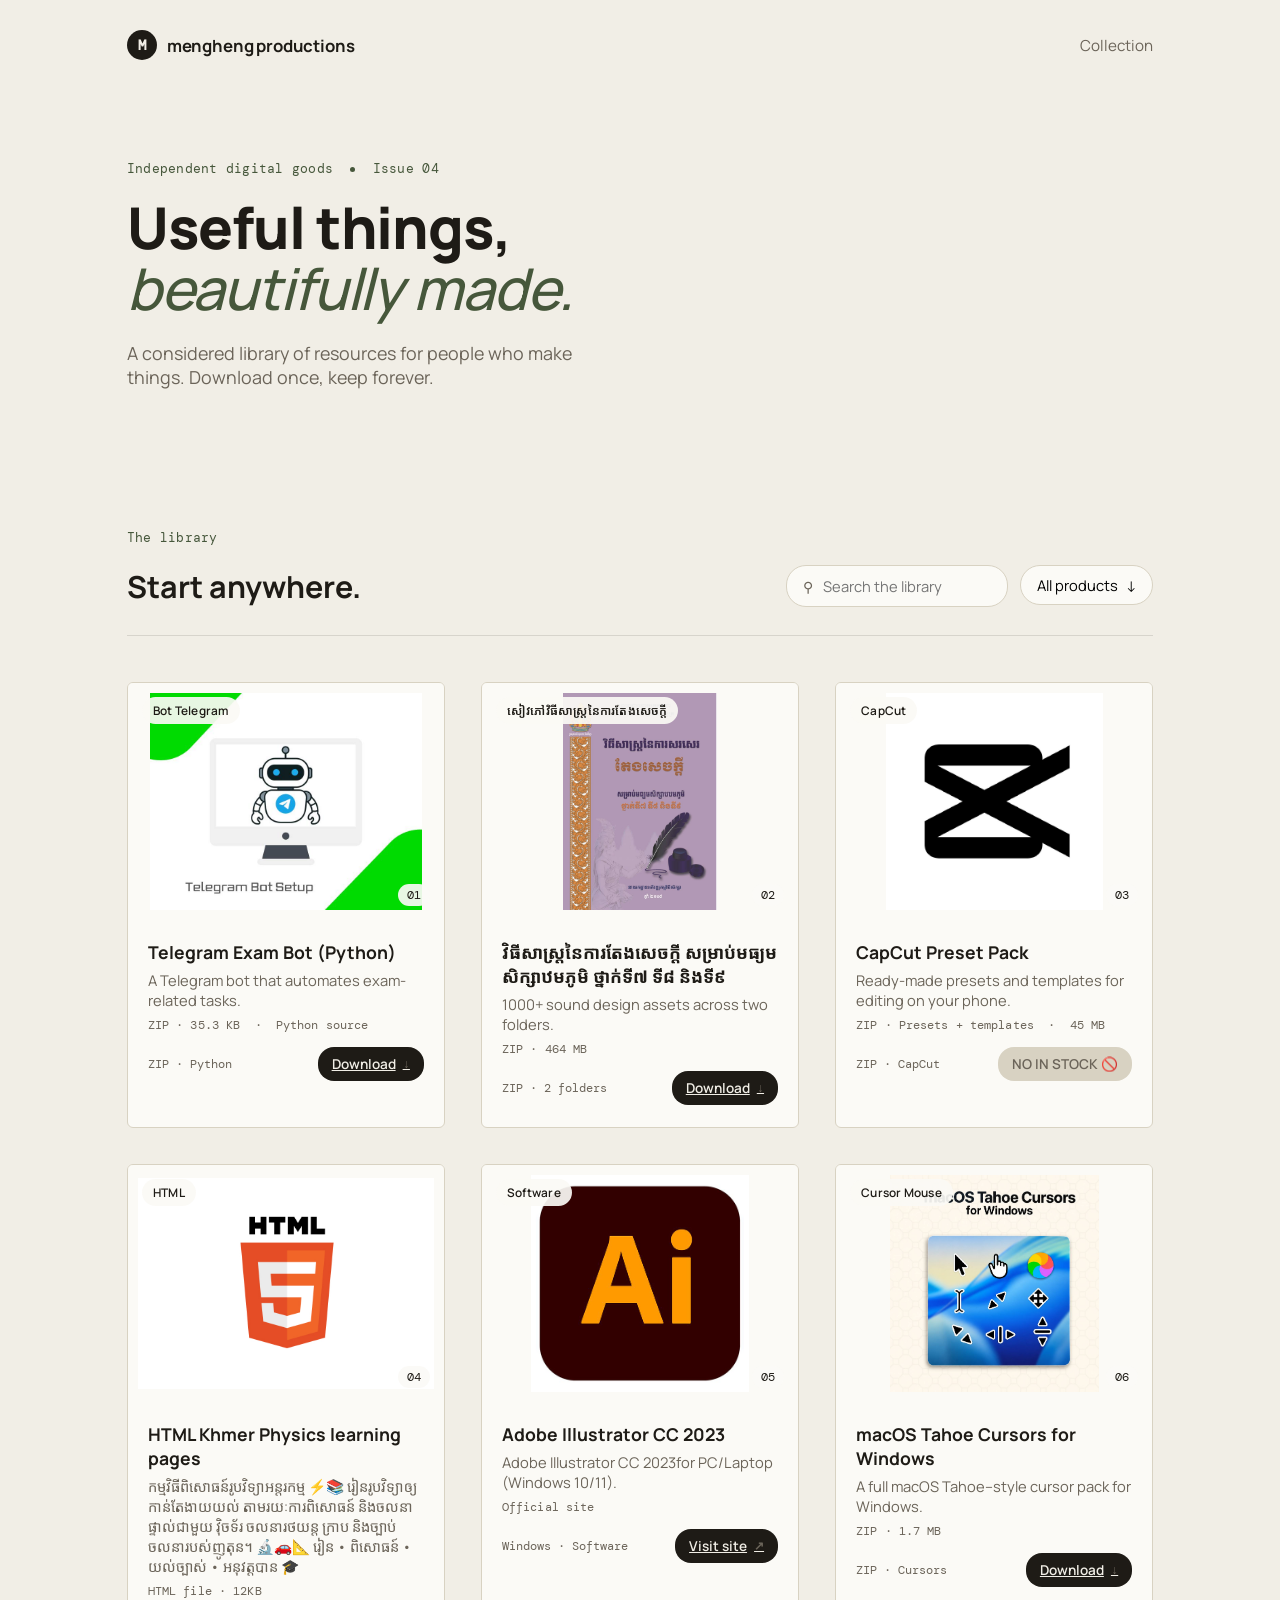
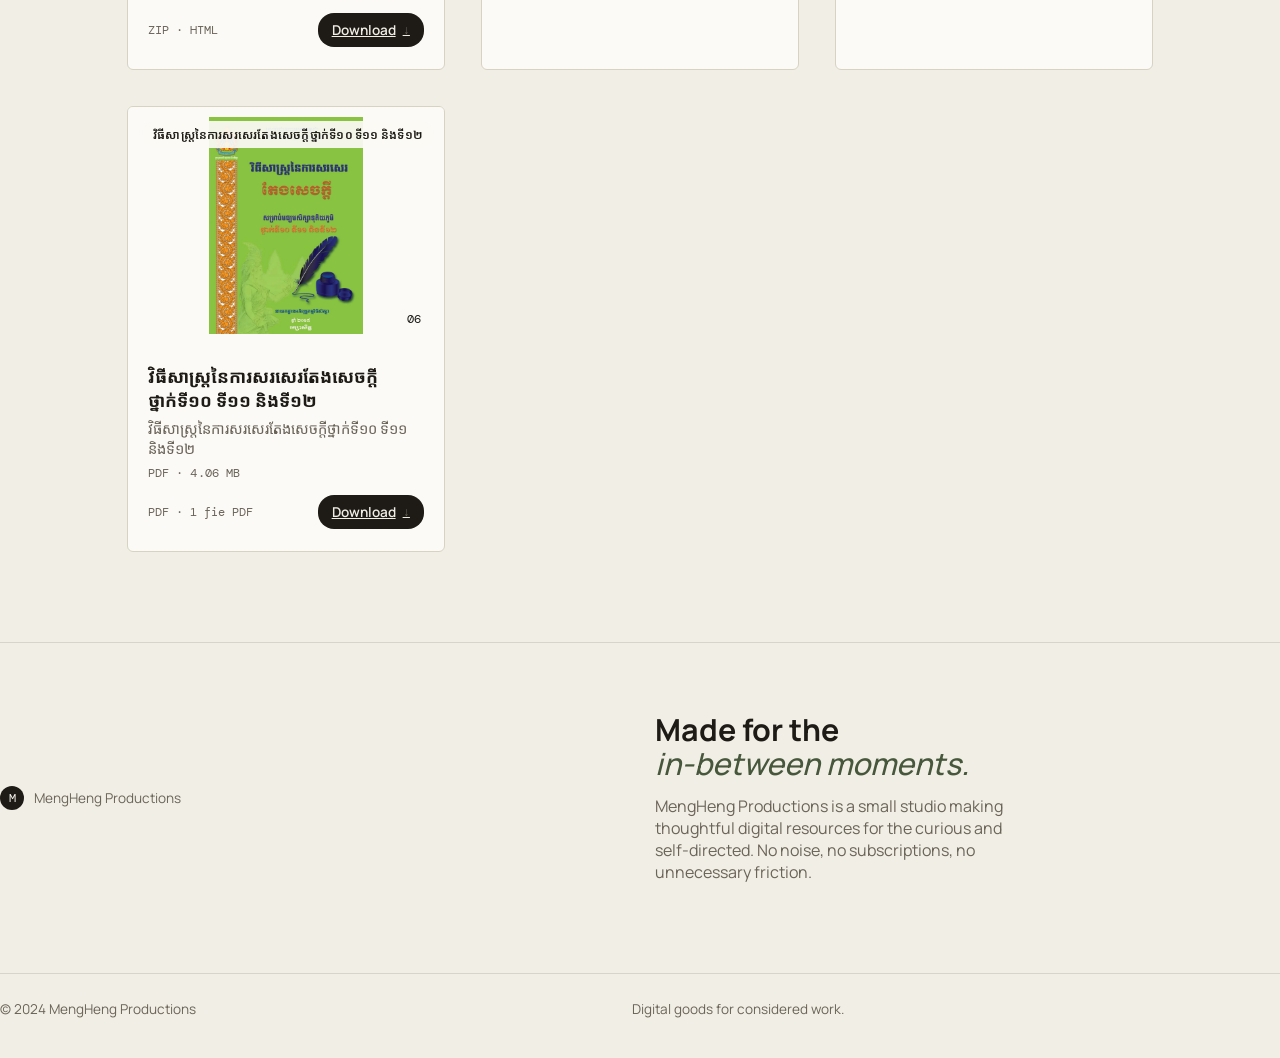
==== commit 1165a390: "Update Adobe Illustrator version in product info" ====
--- a/index.html
+++ b/index.html
@@ -54,7 +54,7 @@
           </article>
           <article class="product-card" data-category="adobe" data-search="adobe illustrator windows software">
             <div class="product-image image-toolkit"><span class="product-tag">Software</span><img src="Adobe Illustrator.png" alt="Adobe Illustrator download"><span class="image-number">05</span></div>
-            <div class="product-info"><div><h3>Adobe Illustrator CC</h3><p>Adobe Illustrator CC for PC/Laptop (Windows 10/11).</p><p class="file-specs">Official site</p></div><div class="product-meta"><span>Windows · Software</span><a class="download-button" href="https://getintopc.com/softwares/design/adobe-illustrator-cc-2023-free-download-5101866/" target="_blank" rel="noopener noreferrer">Visit site <span>&#8599;</span></a></div></div>
+            <div class="product-info"><div><h3>Adobe Illustrator CC 2023</h3><p>Adobe Illustrator CC 2023for PC/Laptop (Windows 10/11).</p><p class="file-specs">Official site</p></div><div class="product-meta"><span>Windows · Software</span><a class="download-button" href="https://getintopc.com/softwares/design/adobe-illustrator-cc-2023-free-download-5101866/" target="_blank" rel="noopener noreferrer">Visit site <span>&#8599;</span></a></div></div>
           </article>
           <article class="product-card" data-category="cursors" data-search="cursor mouse mac os tahoe for windows">
             <div class="product-image image-toolkit"><span class="product-tag">Cursor Mouse</span><img src="Mac tahoe.jpg" alt="macOS Tahoe cursors for Windows"><span class="image-number">06</span></div>
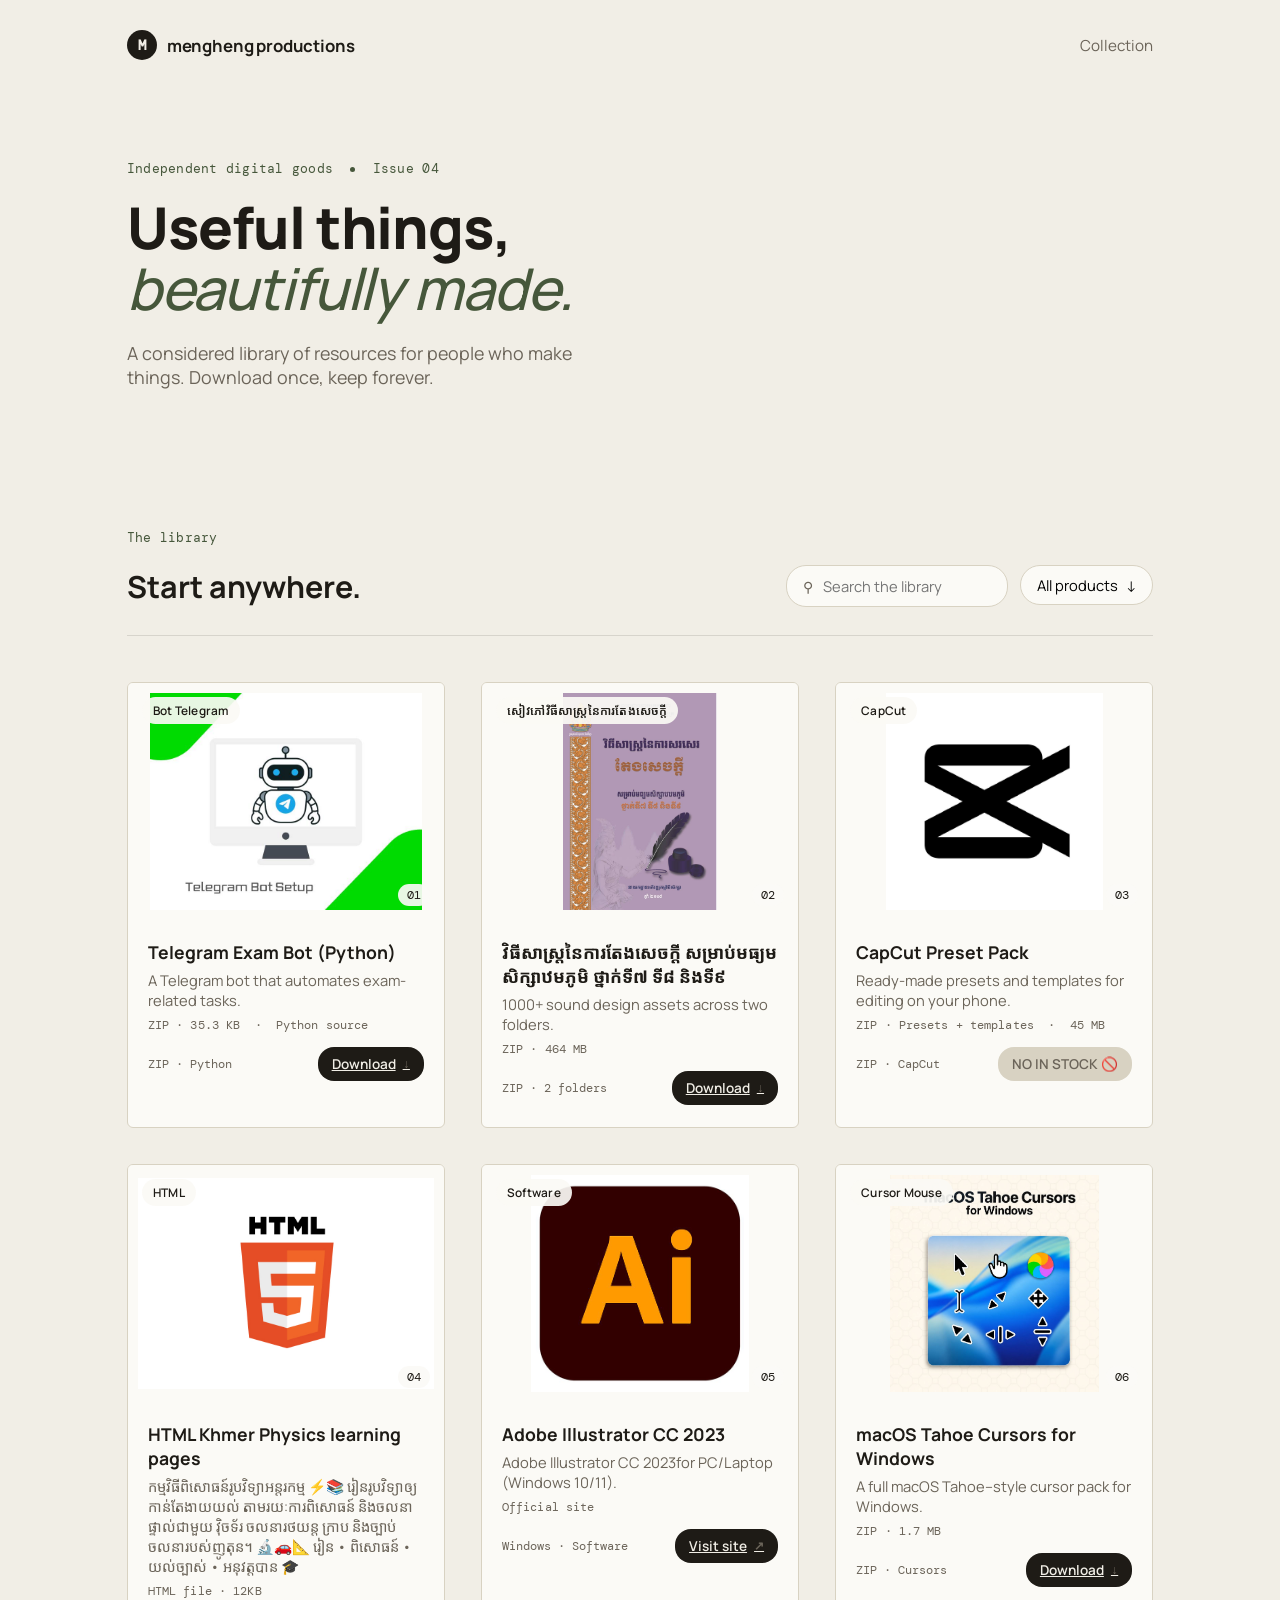
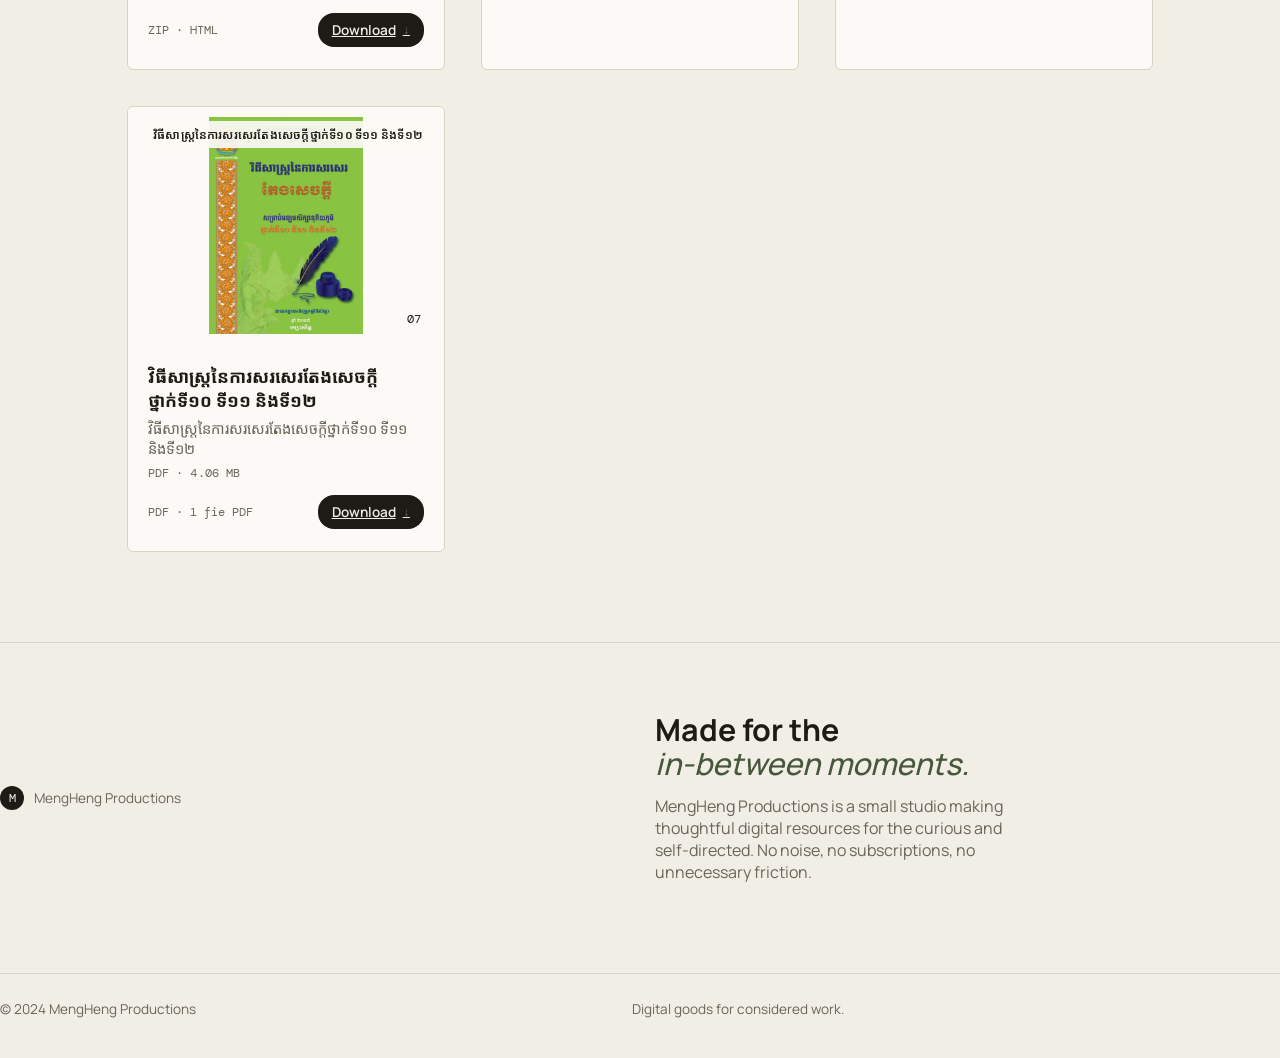
==== commit e8a21f83: "Update product image and info for a new item" ====
--- a/index.html
+++ b/index.html
@@ -61,7 +61,7 @@
             <div class="product-info"><div><h3>macOS Tahoe Cursors for Windows</h3><p>A full macOS Tahoe–style cursor pack for Windows.</p><p class="file-specs">ZIP · 1.7 MB</p></div><div class="product-meta"><span>ZIP · Cursors</span><a class="download-button" href="MacOS Tahoe Cursors.zip" download="macOS-Tahoe-Cursors.zip" data-name="macOS Tahoe Cursors for Windows" data-specs="ZIP archive &nbsp;·&nbsp; 1.7 MB &nbsp;·&nbsp; Windows cursor scheme">Download <span>&#8595;</span></a></div></div>
           </article>
           <article class="product-card" data-category="Books" data-search="Books">
-            <div class="product-image image-toolkit"><span class="product-tag">វិធីសាស្ត្រនៃការសរសេរតែងសេចក្ដីថ្នាក់ទី១០ ទី១១ និងទី១២</span><img src="វិធីសាស្ត្រនៃការសរសេរតែងសេចក្ដីថ្នាក់ទី១០ ទី១១ និងទី១២.jpg" alt="វិធីសាស្ត្រនៃការសរសេរតែងសេចក្ដីថ្នាក់ទី១០ ទី១១ និងទី១២"><span class="image-number">06</span></div>
+            <div class="product-image image-toolkit"><span class="product-tag">វិធីសាស្ត្រនៃការសរសេរតែងសេចក្ដីថ្នាក់ទី១០ ទី១១ និងទី១២</span><img src="វិធីសាស្ត្រនៃការសរសេរតែងសេចក្ដីថ្នាក់ទី១០ ទី១១ និងទី១២.jpg" alt="វិធីសាស្ត្រនៃការសរសេរតែងសេចក្ដីថ្នាក់ទី១០ ទី១១ និងទី១២"><span class="image-number">07</span></div>
             <div class="product-info"><div><h3>វិធីសាស្ត្រនៃការសរសេរតែងសេចក្ដីថ្នាក់ទី១០ ទី១១ និងទី១២</h3><p>វិធីសាស្ត្រនៃការសរសេរតែងសេចក្ដីថ្នាក់ទី១០ ទី១១ និងទី១២</p><p class="file-specs">PDF · 4.06 MB</p></div><div class="product-meta"><span>PDF · 1 fie PDF</span><a class="download-button" href="វិធីសាស្ត្រនៃការសរសេរតែងសេចក្ដីថ្នាក់ទី១០ ទី១១ និងទី១២.pdf" download="វិធីសាស្ត្រនៃការសរសេរតែងសេចក្ដីថ្នាក់ទី១០ ទី១១ និងទី១២" data-name="វិធីសាស្ត្រនៃការសរសេរតែងសេចក្ដីថ្នាក់ទី១០ ទី១១ និងទី១២" data-specs="PDF File &nbsp;·&nbsp; 6.04 MB &nbsp;·&nbsp; វិធីសាស្ត្រនៃការសរសេរតែងសេចក្ដីថ្នាក់ទី១០ ទី១១ និងទី១២">Download <span>&#8595;</span></a></div></div>
           </article>
         </div>
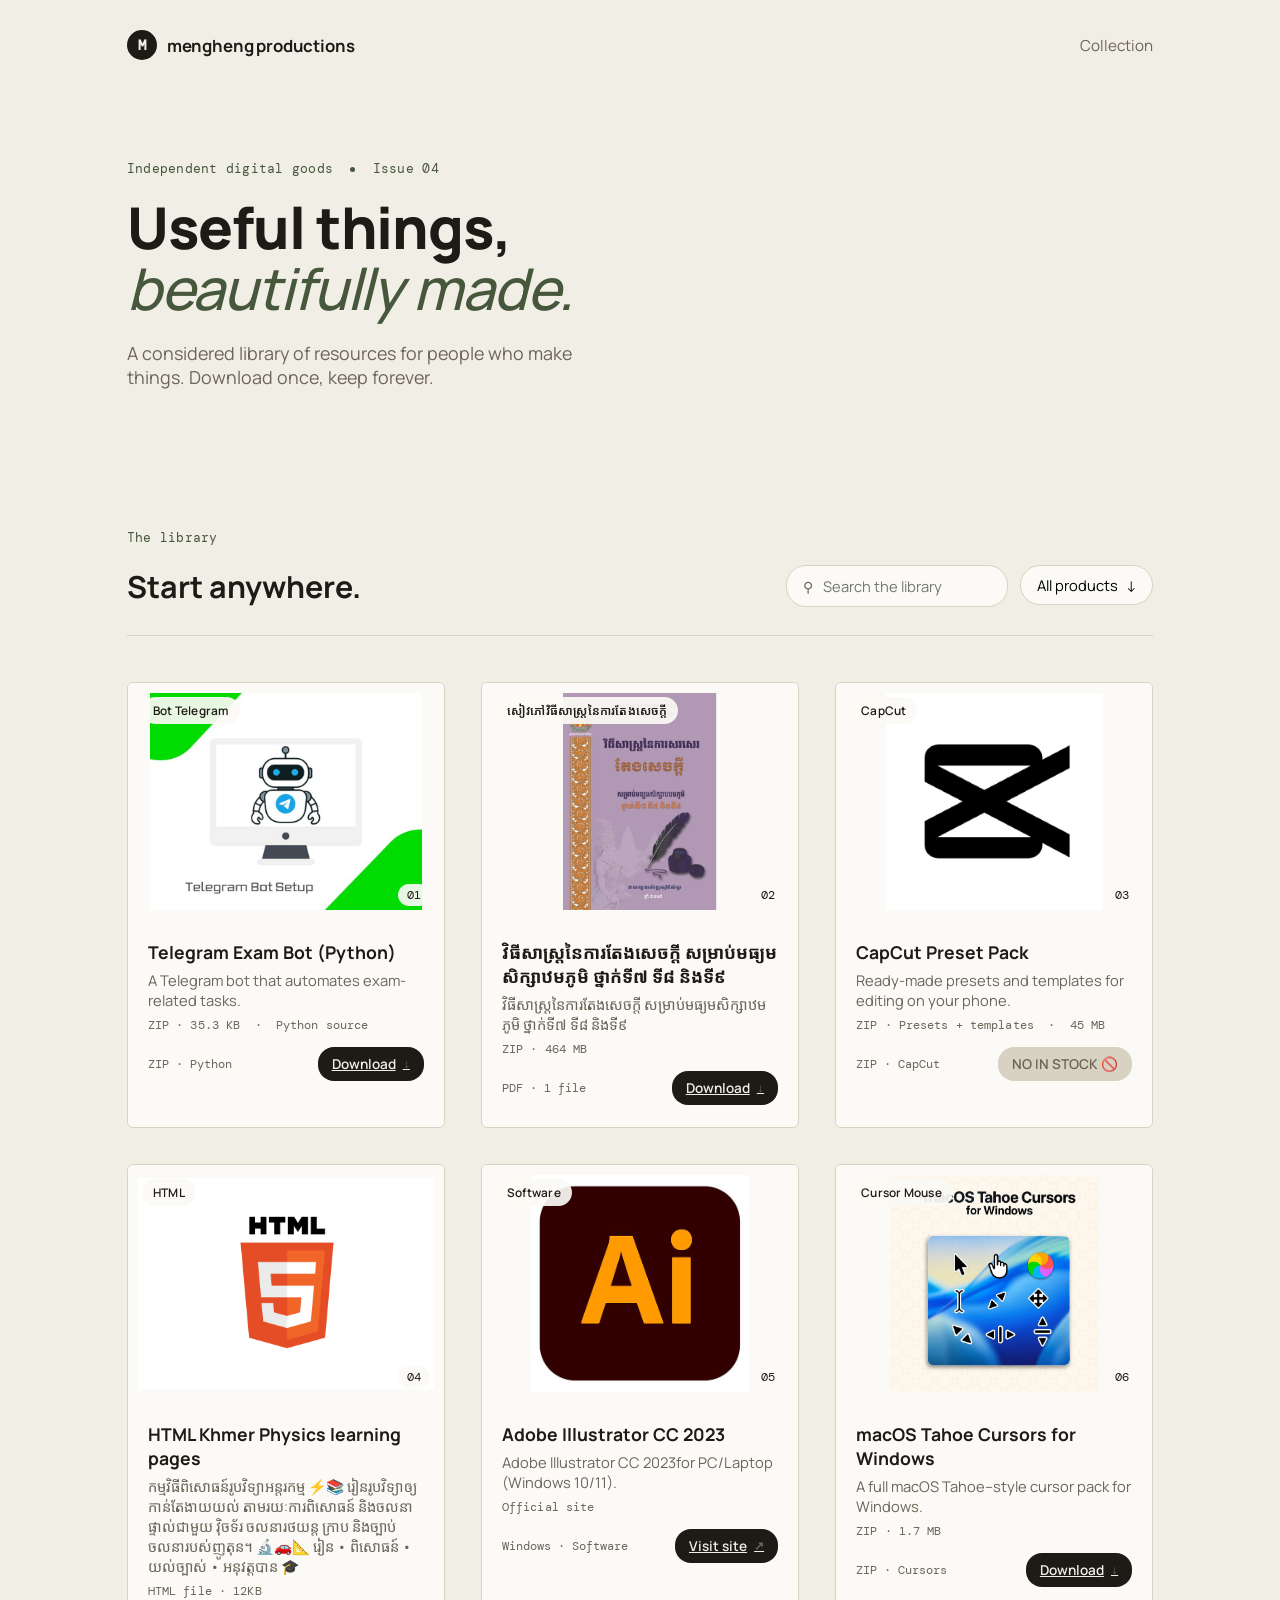
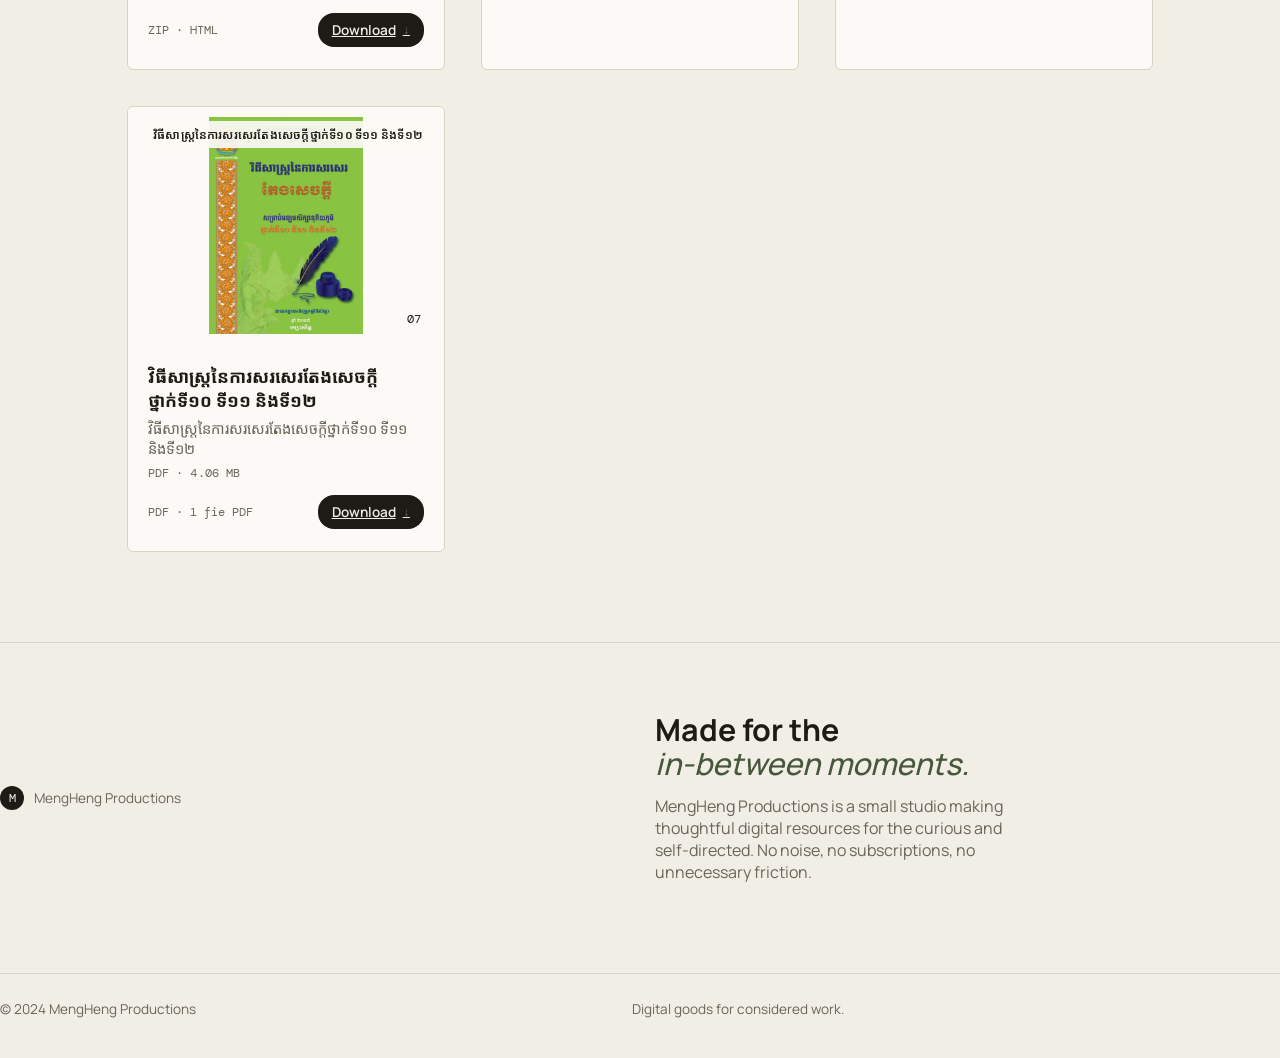
==== commit 0154a64c: "Revise product details and add sound design assets Updated product information for the CapCut Preset" ====
--- a/index.html
+++ b/index.html
@@ -40,7 +40,7 @@
           </article>
           <article class="product-card" data-category="Books" data-search="Books">
             <div class="product-image image-guide"><span class="product-tag">សៀវភៅវិធីសាស្ដ្រនៃការតែងសេចក្ដី</span><img src="វិធីសាស្ដ្រនៃការតែងសេចក្ដី.jpg" alt="វិធីសាស្ដ្រនៃការតែងសេចក្ដី"><span class="image-number">02</span></div>
-            <div class="product-info"><div><h3>វិធីសាស្ដ្រនៃការតែងសេចក្ដី​​ សម្រាប់មធ្យមសិក្សាឋមភូមិ​ ថ្នាក់ទី៧​ ទី៨ និងទី៩</h3><p>1000+ sound design assets across two folders.</p><p class="file-specs">ZIP · 464 MB</p></div><div class="product-meta"><span>ZIP · 2 folders</span><a class="download-button" href="វិធីសាស្ដ្រនៃការតែងសេចក្ដីសម្រាប់មធ្យមសិក្សាឋមភូមិ​ ថ្នាក់ទី៧​ ទី៨ និងទី៩.pdf" download="Sound-Effects-Pack.zip" data-name="វិធីសាស្ដ្រនៃការតែងសេចក្ដី​​ សម្រាប់មធ្យមសិក្សាឋមភូមិ​ ថ្នាក់ទី៧​ ទី៨ និងទី៩" data-specs="ZIP · 2 folders · 464 MB">Download<span>&#8595;</span></a></div></div>
+            <div class="product-info"><div><h3>វិធីសាស្ដ្រនៃការតែងសេចក្ដី​​ សម្រាប់មធ្យមសិក្សាឋមភូមិ​ ថ្នាក់ទី៧​ ទី៨ និងទី៩</h3><p>វិធីសាស្ដ្រនៃការតែងសេចក្ដី​​ សម្រាប់មធ្យមសិក្សាឋមភូមិ​ ថ្នាក់ទី៧​ ទី៨ និងទី៩</p><p class="file-specs">ZIP · 464 MB</p></div><div class="product-meta"><span>PDF · 1 file</span><a class="download-button" href="វិធីសាស្ដ្រនៃការតែងសេចក្ដីសម្រាប់មធ្យមសិក្សាឋមភូមិ​ ថ្នាក់ទី៧​ ទី៨ និងទី៩.pdf" download="Sound-Effects-Pack.zip" data-name="វិធីសាស្ដ្រនៃការតែងសេចក្ដី​​ សម្រាប់មធ្យមសិក្សាឋមភូមិ​ ថ្នាក់ទី៧​ ទី៨ និងទី៩" data-specs="ZIP · 2 folders · 464 MB">Download<span>&#8595;</span></a></div></div>
           </article>
           <article class="product-card" data-category="capcut" data-search="capcut presets templates video editing phone">
             <div class="product-image image-toolkit"><span class="product-tag">CapCut</span><img src="capcut.jpg" alt="CapCut preset pack"><span class="image-number">03</span></div>
